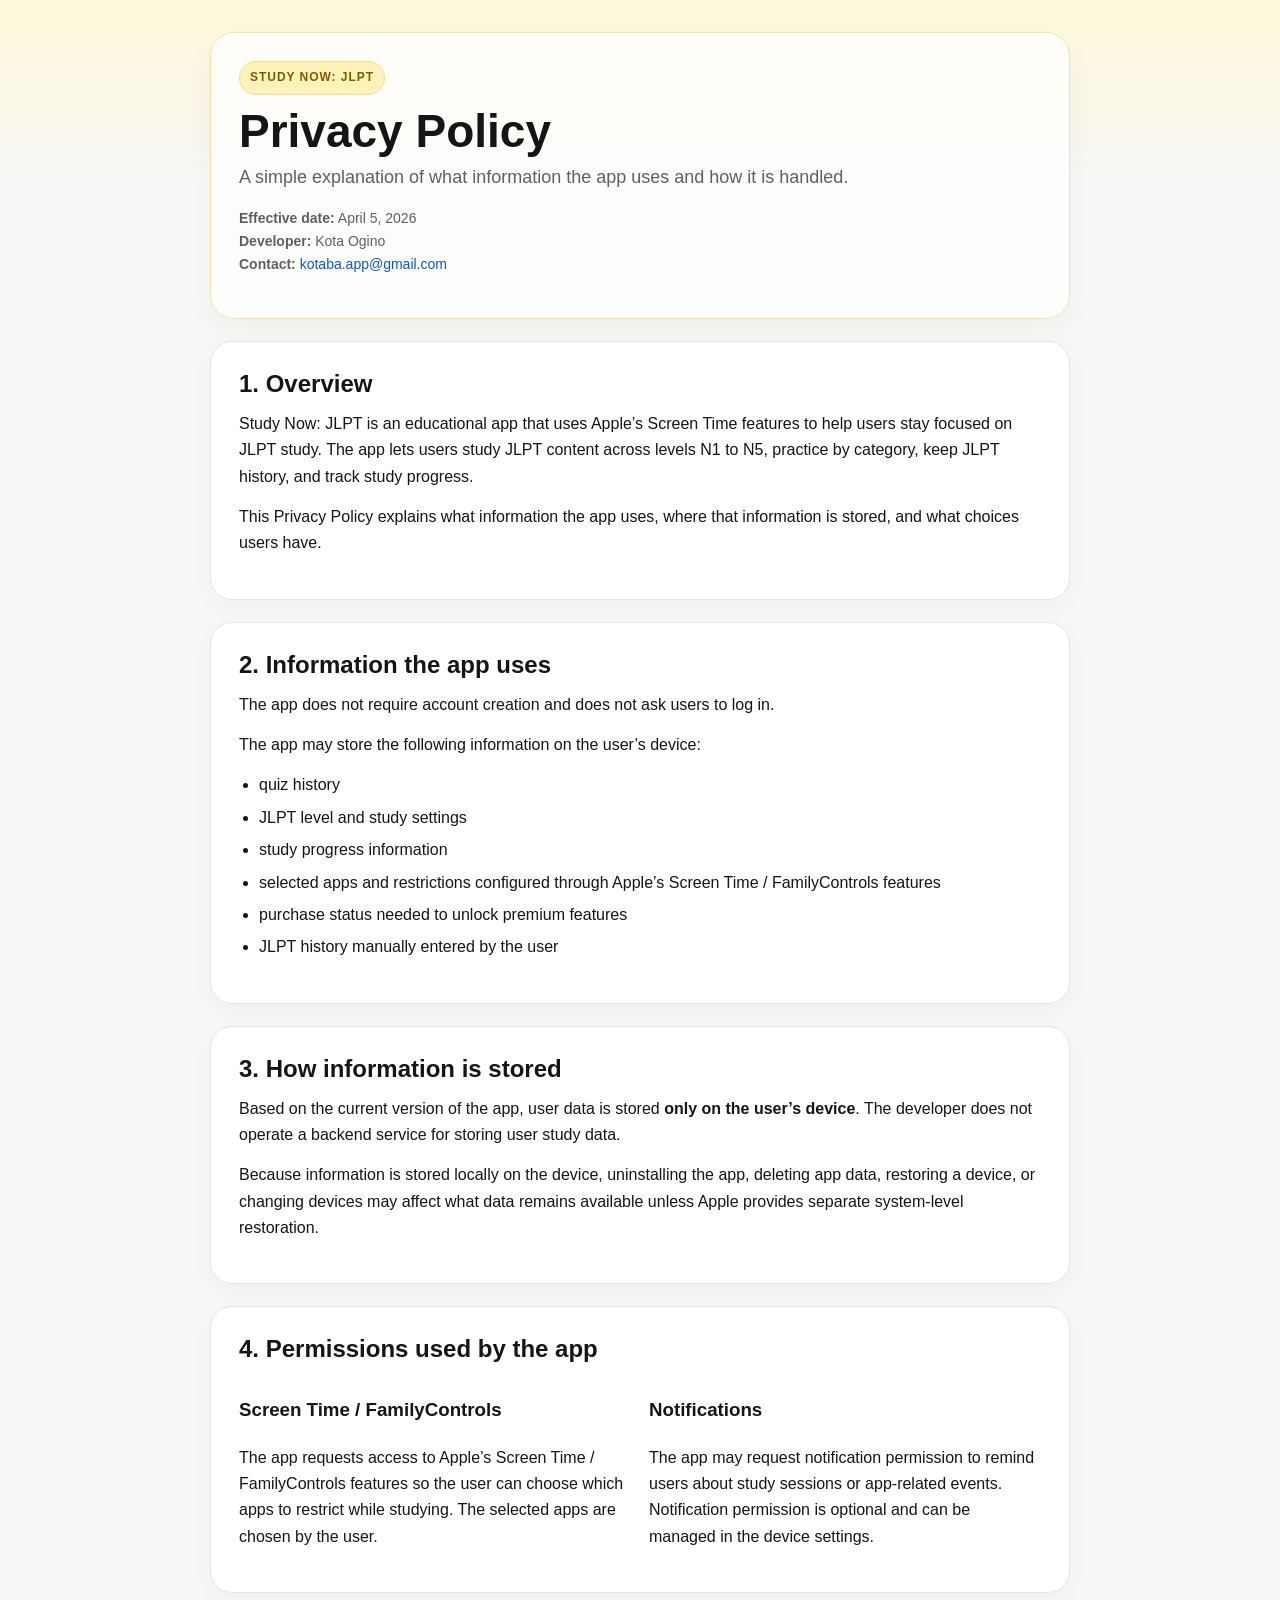
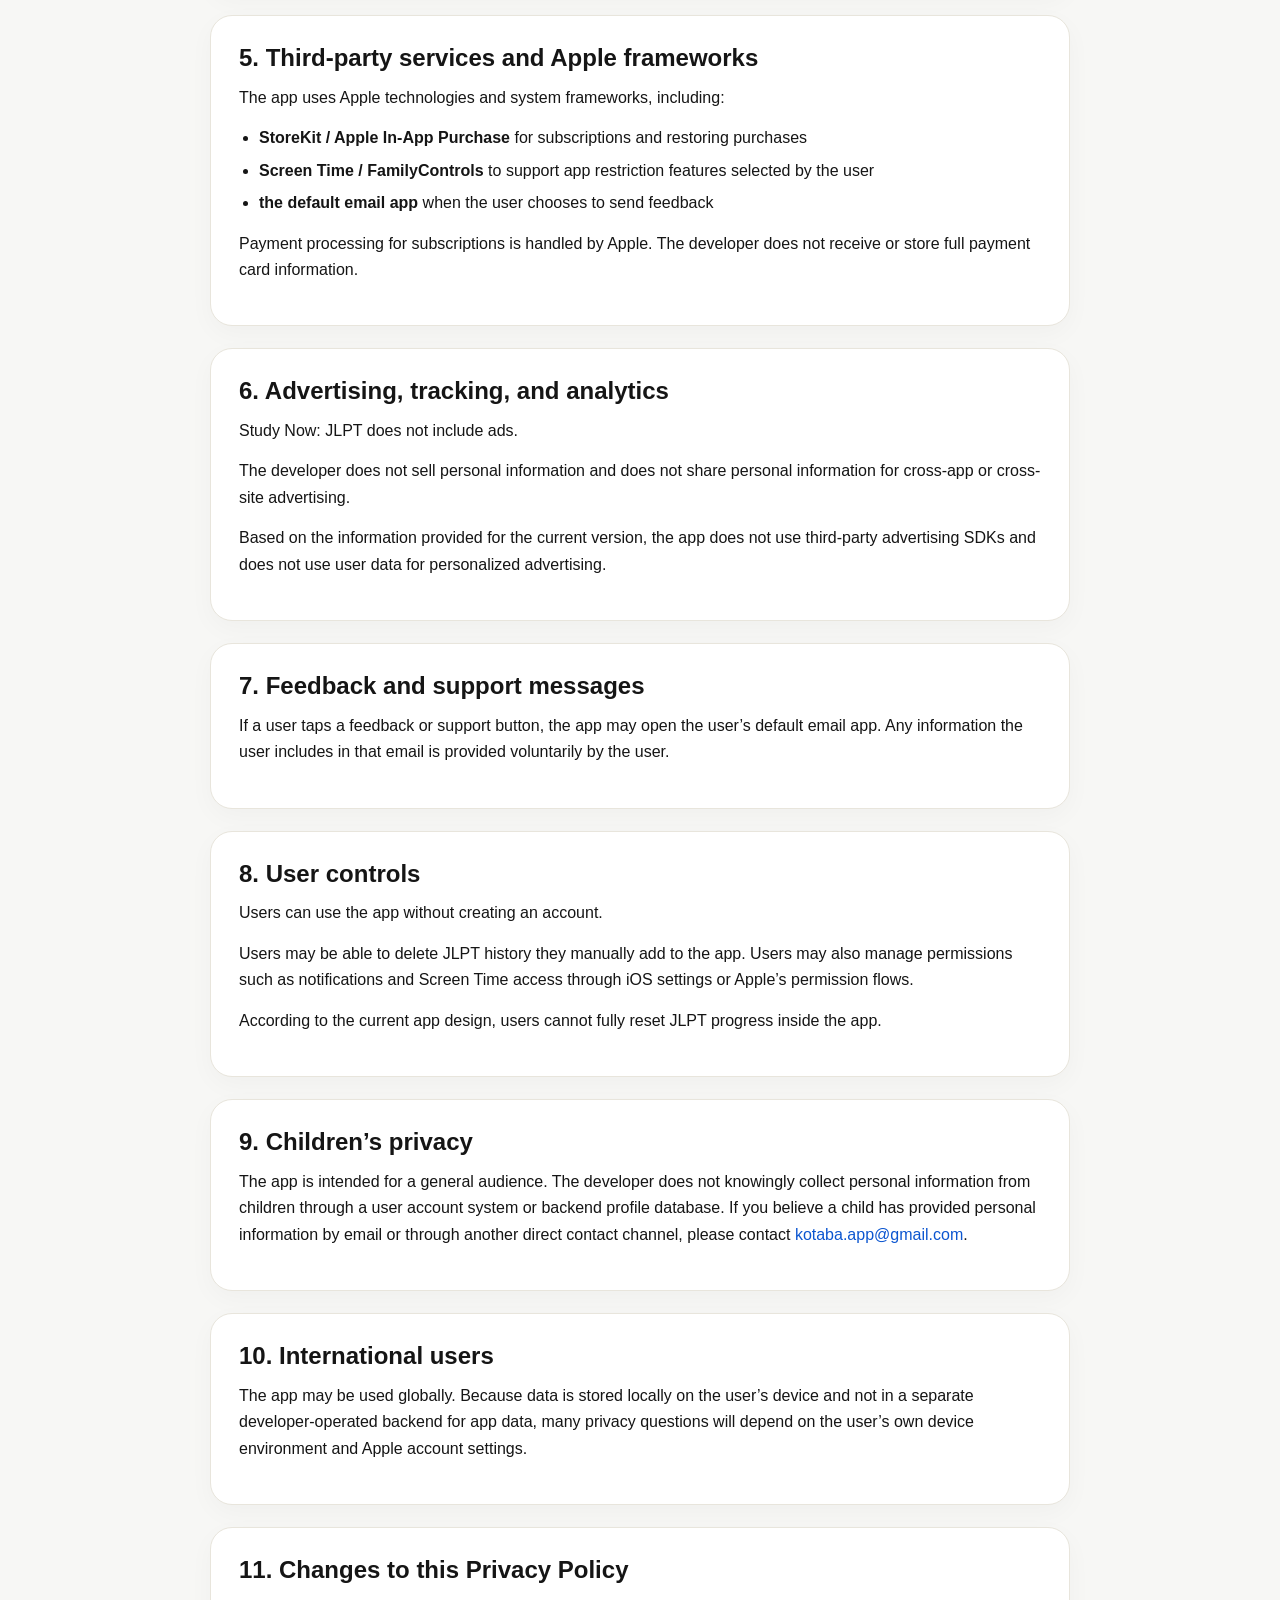
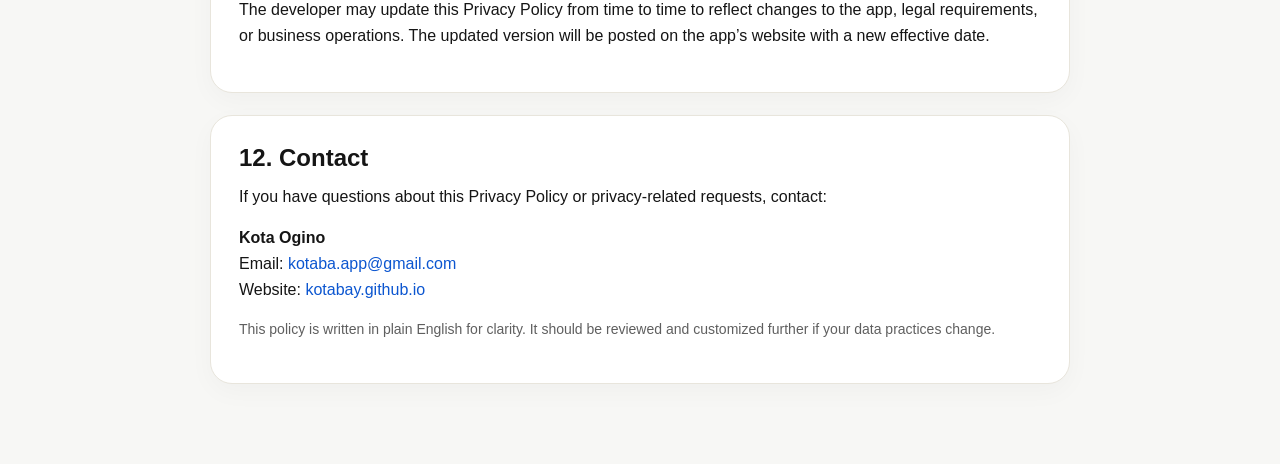
==== study-now-jlpt-privacy.html @ 18e05644 "Add files via upload" ====
<!doctype html>
<html lang="en">
<head>
  <meta charset="utf-8" />
  <meta name="viewport" content="width=device-width, initial-scale=1" />
  <title>Privacy Policy — Study Now: JLPT</title>
  <style>
    :root {
      --bg: #f7f7f5;
      --card: #ffffff;
      --text: #151515;
      --muted: #5f5f5f;
      --line: #e8e5dc;
      --accent: #e9c64a;
      --accent-dark: #7a5d00;
    }
    * { box-sizing: border-box; }
    body {
      margin: 0;
      font-family: -apple-system, BlinkMacSystemFont, "Segoe UI", Roboto, Helvetica, Arial, sans-serif;
      background: linear-gradient(180deg, #fff8d9 0, var(--bg) 180px);
      color: var(--text);
      line-height: 1.65;
    }
    .wrap { max-width: 900px; margin: 0 auto; padding: 32px 20px 80px; }
    .hero {
      background: rgba(255,255,255,0.72);
      backdrop-filter: blur(4px);
      border: 1px solid #f0e4a9;
      border-radius: 24px;
      padding: 28px;
      box-shadow: 0 10px 30px rgba(0,0,0,0.04);
    }
    .eyebrow {
      display: inline-block;
      font-size: 12px;
      letter-spacing: .08em;
      text-transform: uppercase;
      color: var(--accent-dark);
      background: #fff2b8;
      border: 1px solid #f0df8f;
      border-radius: 999px;
      padding: 6px 10px;
      margin-bottom: 12px;
      font-weight: 700;
    }
    h1 { margin: 0 0 8px; font-size: clamp(32px, 6vw, 46px); line-height: 1.05; }
    .sub { margin: 0; color: var(--muted); font-size: 18px; }
    .meta { margin-top: 14px; color: var(--muted); font-size: 14px; }
    .card {
      background: var(--card);
      border: 1px solid var(--line);
      border-radius: 22px;
      padding: 28px;
      margin-top: 22px;
      box-shadow: 0 8px 26px rgba(0,0,0,0.03);
    }
    h2 {
      margin: 0 0 12px;
      font-size: 24px;
      line-height: 1.2;
    }
    p { margin: 0 0 14px; }
    ul { margin: 0 0 14px 20px; padding: 0; }
    li { margin: 6px 0; }
    a { color: #0c56d0; text-decoration: none; }
    a:hover { text-decoration: underline; }
    .small { color: var(--muted); font-size: 14px; }
    .grid { display: grid; grid-template-columns: 1fr; gap: 18px; }
    @media (min-width: 760px) { .grid { grid-template-columns: 1fr 1fr; } }
  </style>
</head>
<body>
  <main class="wrap">
    <section class="hero">
      <div class="eyebrow">Study Now: JLPT</div>
      <h1>Privacy Policy</h1>
      <p class="sub">A simple explanation of what information the app uses and how it is handled.</p>
      <p class="meta"><strong>Effective date:</strong> April 5, 2026<br>
      <strong>Developer:</strong> Kota Ogino<br>
      <strong>Contact:</strong> <a href="mailto:kotaba.app@gmail.com">kotaba.app@gmail.com</a></p>
    </section>

    <section class="card">
      <h2>1. Overview</h2>
      <p>Study Now: JLPT is an educational app that uses Apple’s Screen Time features to help users stay focused on JLPT study. The app lets users study JLPT content across levels N1 to N5, practice by category, keep JLPT history, and track study progress.</p>
      <p>This Privacy Policy explains what information the app uses, where that information is stored, and what choices users have.</p>
    </section>

    <section class="card">
      <h2>2. Information the app uses</h2>
      <p>The app does not require account creation and does not ask users to log in.</p>
      <p>The app may store the following information on the user’s device:</p>
      <ul>
        <li>quiz history</li>
        <li>JLPT level and study settings</li>
        <li>study progress information</li>
        <li>selected apps and restrictions configured through Apple’s Screen Time / FamilyControls features</li>
        <li>purchase status needed to unlock premium features</li>
        <li>JLPT history manually entered by the user</li>
      </ul>
    </section>

    <section class="card">
      <h2>3. How information is stored</h2>
      <p>Based on the current version of the app, user data is stored <strong>only on the user’s device</strong>. The developer does not operate a backend service for storing user study data.</p>
      <p>Because information is stored locally on the device, uninstalling the app, deleting app data, restoring a device, or changing devices may affect what data remains available unless Apple provides separate system-level restoration.</p>
    </section>

    <section class="card">
      <h2>4. Permissions used by the app</h2>
      <div class="grid">
        <div>
          <h3>Screen Time / FamilyControls</h3>
          <p>The app requests access to Apple’s Screen Time / FamilyControls features so the user can choose which apps to restrict while studying. The selected apps are chosen by the user.</p>
        </div>
        <div>
          <h3>Notifications</h3>
          <p>The app may request notification permission to remind users about study sessions or app-related events. Notification permission is optional and can be managed in the device settings.</p>
        </div>
      </div>
    </section>

    <section class="card">
      <h2>5. Third-party services and Apple frameworks</h2>
      <p>The app uses Apple technologies and system frameworks, including:</p>
      <ul>
        <li><strong>StoreKit / Apple In-App Purchase</strong> for subscriptions and restoring purchases</li>
        <li><strong>Screen Time / FamilyControls</strong> to support app restriction features selected by the user</li>
        <li><strong>the default email app</strong> when the user chooses to send feedback</li>
      </ul>
      <p>Payment processing for subscriptions is handled by Apple. The developer does not receive or store full payment card information.</p>
    </section>

    <section class="card">
      <h2>6. Advertising, tracking, and analytics</h2>
      <p>Study Now: JLPT does not include ads.</p>
      <p>The developer does not sell personal information and does not share personal information for cross-app or cross-site advertising.</p>
      <p>Based on the information provided for the current version, the app does not use third-party advertising SDKs and does not use user data for personalized advertising.</p>
    </section>

    <section class="card">
      <h2>7. Feedback and support messages</h2>
      <p>If a user taps a feedback or support button, the app may open the user’s default email app. Any information the user includes in that email is provided voluntarily by the user.</p>
    </section>

    <section class="card">
      <h2>8. User controls</h2>
      <p>Users can use the app without creating an account.</p>
      <p>Users may be able to delete JLPT history they manually add to the app. Users may also manage permissions such as notifications and Screen Time access through iOS settings or Apple’s permission flows.</p>
      <p>According to the current app design, users cannot fully reset JLPT progress inside the app.</p>
    </section>

    <section class="card">
      <h2>9. Children’s privacy</h2>
      <p>The app is intended for a general audience. The developer does not knowingly collect personal information from children through a user account system or backend profile database. If you believe a child has provided personal information by email or through another direct contact channel, please contact <a href="mailto:kotaba.app@gmail.com">kotaba.app@gmail.com</a>.</p>
    </section>

    <section class="card">
      <h2>10. International users</h2>
      <p>The app may be used globally. Because data is stored locally on the user’s device and not in a separate developer-operated backend for app data, many privacy questions will depend on the user’s own device environment and Apple account settings.</p>
    </section>

    <section class="card">
      <h2>11. Changes to this Privacy Policy</h2>
      <p>The developer may update this Privacy Policy from time to time to reflect changes to the app, legal requirements, or business operations. The updated version will be posted on the app’s website with a new effective date.</p>
    </section>

    <section class="card">
      <h2>12. Contact</h2>
      <p>If you have questions about this Privacy Policy or privacy-related requests, contact:</p>
      <p><strong>Kota Ogino</strong><br>
      Email: <a href="mailto:kotaba.app@gmail.com">kotaba.app@gmail.com</a><br>
      Website: <a href="https://kotabay.github.io">kotabay.github.io</a></p>
      <p class="small">This policy is written in plain English for clarity. It should be reviewed and customized further if your data practices change.</p>
    </section>
  </main>
</body>
</html>
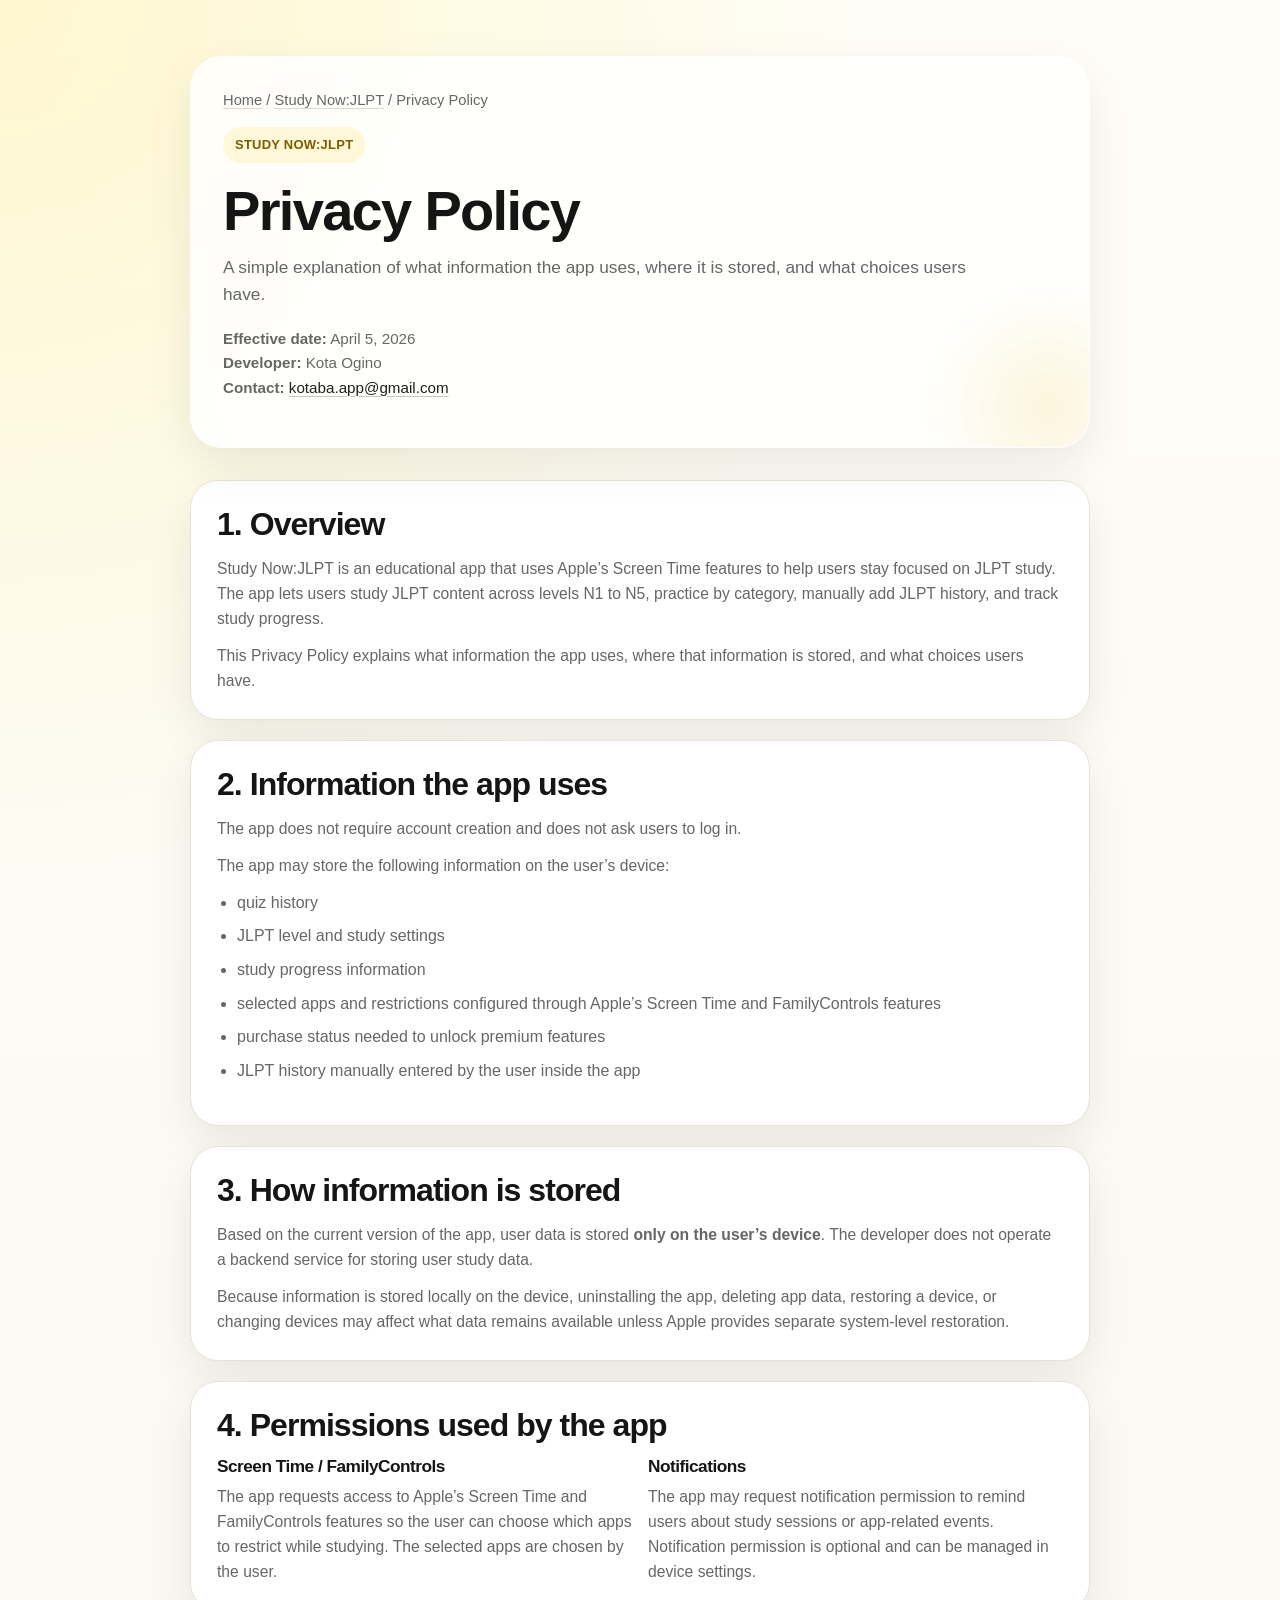
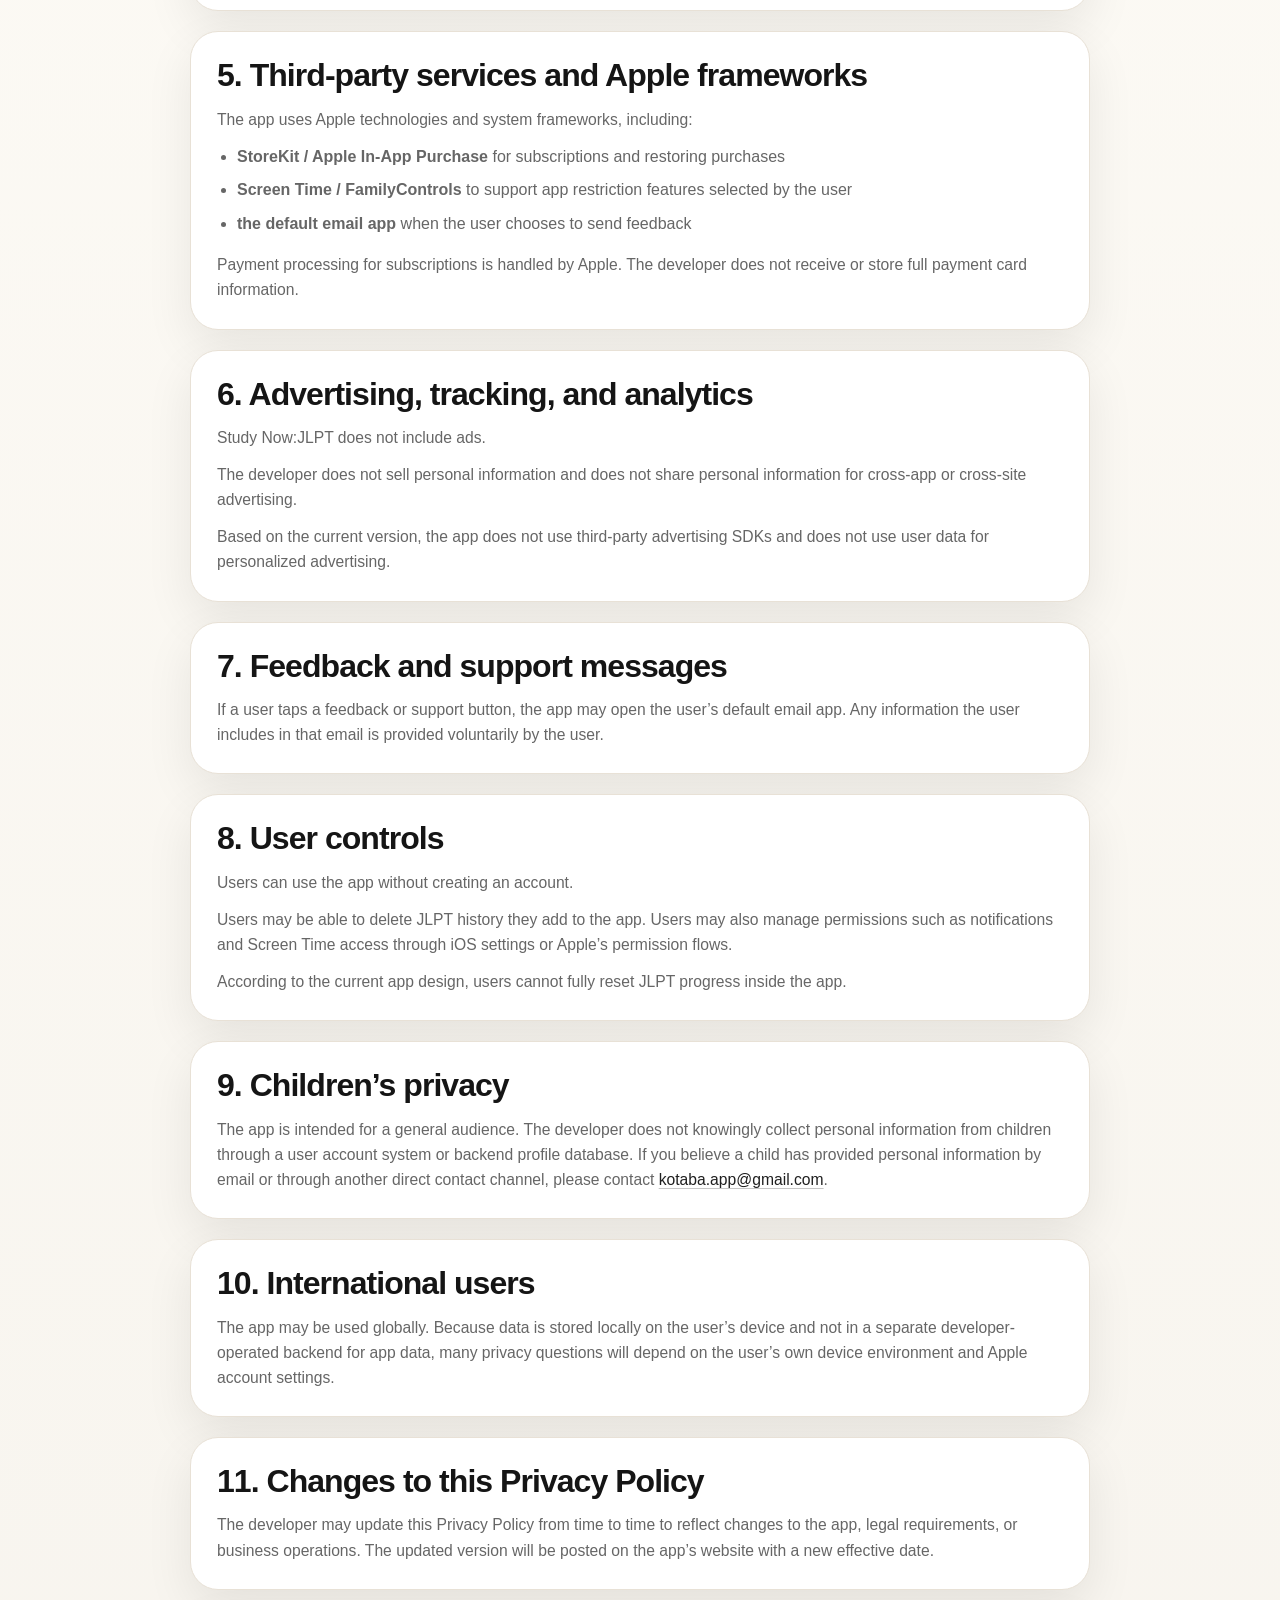
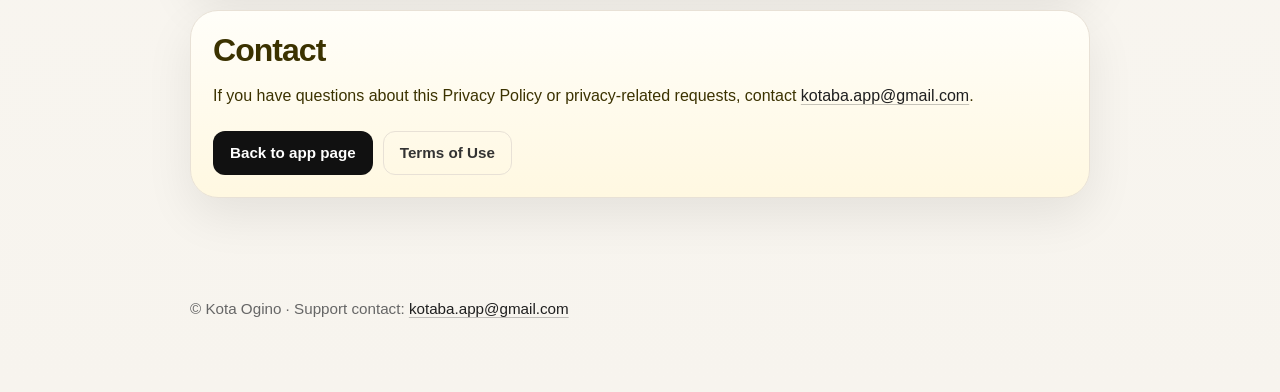
==== commit 8d9d7f21: "Add files via upload" ====
--- a/study-now-jlpt-privacy.html
+++ b/study-now-jlpt-privacy.html
@@ -1,179 +1,176 @@
-<!doctype html>
+<!DOCTYPE html>
 <html lang="en">
 <head>
   <meta charset="utf-8" />
   <meta name="viewport" content="width=device-width, initial-scale=1" />
-  <title>Privacy Policy — Study Now: JLPT</title>
-  <style>
-    :root {
-      --bg: #f7f7f5;
-      --card: #ffffff;
-      --text: #151515;
-      --muted: #5f5f5f;
-      --line: #e8e5dc;
-      --accent: #e9c64a;
-      --accent-dark: #7a5d00;
-    }
-    * { box-sizing: border-box; }
-    body {
-      margin: 0;
-      font-family: -apple-system, BlinkMacSystemFont, "Segoe UI", Roboto, Helvetica, Arial, sans-serif;
-      background: linear-gradient(180deg, #fff8d9 0, var(--bg) 180px);
-      color: var(--text);
-      line-height: 1.65;
-    }
-    .wrap { max-width: 900px; margin: 0 auto; padding: 32px 20px 80px; }
-    .hero {
-      background: rgba(255,255,255,0.72);
-      backdrop-filter: blur(4px);
-      border: 1px solid #f0e4a9;
-      border-radius: 24px;
-      padding: 28px;
-      box-shadow: 0 10px 30px rgba(0,0,0,0.04);
-    }
-    .eyebrow {
-      display: inline-block;
-      font-size: 12px;
-      letter-spacing: .08em;
-      text-transform: uppercase;
-      color: var(--accent-dark);
-      background: #fff2b8;
-      border: 1px solid #f0df8f;
-      border-radius: 999px;
-      padding: 6px 10px;
-      margin-bottom: 12px;
-      font-weight: 700;
-    }
-    h1 { margin: 0 0 8px; font-size: clamp(32px, 6vw, 46px); line-height: 1.05; }
-    .sub { margin: 0; color: var(--muted); font-size: 18px; }
-    .meta { margin-top: 14px; color: var(--muted); font-size: 14px; }
-    .card {
-      background: var(--card);
-      border: 1px solid var(--line);
-      border-radius: 22px;
-      padding: 28px;
-      margin-top: 22px;
-      box-shadow: 0 8px 26px rgba(0,0,0,0.03);
-    }
-    h2 {
-      margin: 0 0 12px;
-      font-size: 24px;
-      line-height: 1.2;
-    }
-    p { margin: 0 0 14px; }
-    ul { margin: 0 0 14px 20px; padding: 0; }
-    li { margin: 6px 0; }
-    a { color: #0c56d0; text-decoration: none; }
-    a:hover { text-decoration: underline; }
-    .small { color: var(--muted); font-size: 14px; }
-    .grid { display: grid; grid-template-columns: 1fr; gap: 18px; }
-    @media (min-width: 760px) { .grid { grid-template-columns: 1fr 1fr; } }
-  </style>
+  <title>Privacy Policy | Study Now:JLPT</title>
+  <meta
+    name="description"
+    content="Privacy Policy for Study Now:JLPT by Kota Ogino."
+  />
+  <link rel="stylesheet" href="style.css" />
 </head>
 <body>
-  <main class="wrap">
-    <section class="hero">
-      <div class="eyebrow">Study Now: JLPT</div>
-      <h1>Privacy Policy</h1>
-      <p class="sub">A simple explanation of what information the app uses and how it is handled.</p>
-      <p class="meta"><strong>Effective date:</strong> April 5, 2026<br>
-      <strong>Developer:</strong> Kota Ogino<br>
-      <strong>Contact:</strong> <a href="mailto:kotaba.app@gmail.com">kotaba.app@gmail.com</a></p>
-    </section>
+  <a class="skip-link" href="#main-content">Skip to main content</a>
 
-    <section class="card">
-      <h2>1. Overview</h2>
-      <p>Study Now: JLPT is an educational app that uses Apple’s Screen Time features to help users stay focused on JLPT study. The app lets users study JLPT content across levels N1 to N5, practice by category, keep JLPT history, and track study progress.</p>
-      <p>This Privacy Policy explains what information the app uses, where that information is stored, and what choices users have.</p>
-    </section>
+  <header class="hero">
+    <div class="container-narrow">
+      <div class="hero-card">
+        <p class="breadcrumbs"><a href="index.html">Home</a> / <a href="study-now-jlpt.html">Study Now:JLPT</a> / Privacy Policy</p>
+        <p class="eyebrow">Study Now:JLPT</p>
+        <h1>Privacy Policy</h1>
+        <p class="page-lead">
+          A simple explanation of what information the app uses, where it is stored, and what choices users have.
+        </p>
+        <p class="page-meta">
+          <strong>Effective date:</strong> April 5, 2026<br />
+          <strong>Developer:</strong> Kota Ogino<br />
+          <strong>Contact:</strong> <a class="text-link" href="mailto:kotaba.app@gmail.com">kotaba.app@gmail.com</a>
+        </p>
+      </div>
+    </div>
+  </header>
 
-    <section class="card">
-      <h2>2. Information the app uses</h2>
-      <p>The app does not require account creation and does not ask users to log in.</p>
-      <p>The app may store the following information on the user’s device:</p>
-      <ul>
-        <li>quiz history</li>
-        <li>JLPT level and study settings</li>
-        <li>study progress information</li>
-        <li>selected apps and restrictions configured through Apple’s Screen Time / FamilyControls features</li>
-        <li>purchase status needed to unlock premium features</li>
-        <li>JLPT history manually entered by the user</li>
-      </ul>
-    </section>
+  <main id="main-content">
+    <div class="container-narrow content-stack">
+      <section class="content-card">
+        <h2>1. Overview</h2>
+        <p>
+          Study Now:JLPT is an educational app that uses Apple’s Screen Time features to help users stay focused on JLPT study.
+          The app lets users study JLPT content across levels N1 to N5, practice by category, manually add JLPT history,
+          and track study progress.
+        </p>
+        <p>
+          This Privacy Policy explains what information the app uses, where that information is stored, and what choices users have.
+        </p>
+      </section>
 
-    <section class="card">
-      <h2>3. How information is stored</h2>
-      <p>Based on the current version of the app, user data is stored <strong>only on the user’s device</strong>. The developer does not operate a backend service for storing user study data.</p>
-      <p>Because information is stored locally on the device, uninstalling the app, deleting app data, restoring a device, or changing devices may affect what data remains available unless Apple provides separate system-level restoration.</p>
-    </section>
+      <section class="content-card">
+        <h2>2. Information the app uses</h2>
+        <p>The app does not require account creation and does not ask users to log in.</p>
+        <p>The app may store the following information on the user’s device:</p>
+        <ul>
+          <li>quiz history</li>
+          <li>JLPT level and study settings</li>
+          <li>study progress information</li>
+          <li>selected apps and restrictions configured through Apple’s Screen Time and FamilyControls features</li>
+          <li>purchase status needed to unlock premium features</li>
+          <li>JLPT history manually entered by the user inside the app</li>
+        </ul>
+      </section>
 
-    <section class="card">
-      <h2>4. Permissions used by the app</h2>
-      <div class="grid">
-        <div>
-          <h3>Screen Time / FamilyControls</h3>
-          <p>The app requests access to Apple’s Screen Time / FamilyControls features so the user can choose which apps to restrict while studying. The selected apps are chosen by the user.</p>
+      <section class="content-card">
+        <h2>3. How information is stored</h2>
+        <p>
+          Based on the current version of the app, user data is stored <strong>only on the user’s device</strong>.
+          The developer does not operate a backend service for storing user study data.
+        </p>
+        <p>
+          Because information is stored locally on the device, uninstalling the app, deleting app data,
+          restoring a device, or changing devices may affect what data remains available unless Apple provides
+          separate system-level restoration.
+        </p>
+      </section>
+
+      <section class="content-card">
+        <h2>4. Permissions used by the app</h2>
+        <div class="split-grid">
+          <div>
+            <h3>Screen Time / FamilyControls</h3>
+            <p>
+              The app requests access to Apple’s Screen Time and FamilyControls features so the user can choose which apps to restrict while studying.
+              The selected apps are chosen by the user.
+            </p>
+          </div>
+          <div>
+            <h3>Notifications</h3>
+            <p>
+              The app may request notification permission to remind users about study sessions or app-related events.
+              Notification permission is optional and can be managed in device settings.
+            </p>
+          </div>
         </div>
-        <div>
-          <h3>Notifications</h3>
-          <p>The app may request notification permission to remind users about study sessions or app-related events. Notification permission is optional and can be managed in the device settings.</p>
+      </section>
+
+      <section class="content-card">
+        <h2>5. Third-party services and Apple frameworks</h2>
+        <p>The app uses Apple technologies and system frameworks, including:</p>
+        <ul>
+          <li><strong>StoreKit / Apple In-App Purchase</strong> for subscriptions and restoring purchases</li>
+          <li><strong>Screen Time / FamilyControls</strong> to support app restriction features selected by the user</li>
+          <li><strong>the default email app</strong> when the user chooses to send feedback</li>
+        </ul>
+        <p>Payment processing for subscriptions is handled by Apple. The developer does not receive or store full payment card information.</p>
+      </section>
+
+      <section class="content-card">
+        <h2>6. Advertising, tracking, and analytics</h2>
+        <p>Study Now:JLPT does not include ads.</p>
+        <p>The developer does not sell personal information and does not share personal information for cross-app or cross-site advertising.</p>
+        <p>Based on the current version, the app does not use third-party advertising SDKs and does not use user data for personalized advertising.</p>
+      </section>
+
+      <section class="content-card">
+        <h2>7. Feedback and support messages</h2>
+        <p>
+          If a user taps a feedback or support button, the app may open the user’s default email app.
+          Any information the user includes in that email is provided voluntarily by the user.
+        </p>
+      </section>
+
+      <section class="content-card">
+        <h2>8. User controls</h2>
+        <p>Users can use the app without creating an account.</p>
+        <p>Users may be able to delete JLPT history they add to the app. Users may also manage permissions such as notifications and Screen Time access through iOS settings or Apple’s permission flows.</p>
+        <p>According to the current app design, users cannot fully reset JLPT progress inside the app.</p>
+      </section>
+
+      <section class="content-card">
+        <h2>9. Children’s privacy</h2>
+        <p>
+          The app is intended for a general audience. The developer does not knowingly collect personal information from children through a user account system or backend profile database.
+          If you believe a child has provided personal information by email or through another direct contact channel, please contact
+          <a class="text-link" href="mailto:kotaba.app@gmail.com">kotaba.app@gmail.com</a>.
+        </p>
+      </section>
+
+      <section class="content-card">
+        <h2>10. International users</h2>
+        <p>
+          The app may be used globally. Because data is stored locally on the user’s device and not in a separate developer-operated backend for app data,
+          many privacy questions will depend on the user’s own device environment and Apple account settings.
+        </p>
+      </section>
+
+      <section class="content-card">
+        <h2>11. Changes to this Privacy Policy</h2>
+        <p>
+          The developer may update this Privacy Policy from time to time to reflect changes to the app, legal requirements, or business operations.
+          The updated version will be posted on the app’s website with a new effective date.
+        </p>
+      </section>
+
+      <section class="callout">
+        <h2>Contact</h2>
+        <p>
+          If you have questions about this Privacy Policy or privacy-related requests, contact
+          <a class="text-link" href="mailto:kotaba.app@gmail.com">kotaba.app@gmail.com</a>.
+        </p>
+        <div class="action-row">
+          <a class="btn btn-primary" href="study-now-jlpt.html">Back to app page</a>
+          <a class="btn btn-ghost" href="study-now-jlpt-terms.html">Terms of Use</a>
         </div>
-      </div>
-    </section>
+      </section>
+    </div>
+  </main>
 
-    <section class="card">
-      <h2>5. Third-party services and Apple frameworks</h2>
-      <p>The app uses Apple technologies and system frameworks, including:</p>
-      <ul>
-        <li><strong>StoreKit / Apple In-App Purchase</strong> for subscriptions and restoring purchases</li>
-        <li><strong>Screen Time / FamilyControls</strong> to support app restriction features selected by the user</li>
-        <li><strong>the default email app</strong> when the user chooses to send feedback</li>
-      </ul>
-      <p>Payment processing for subscriptions is handled by Apple. The developer does not receive or store full payment card information.</p>
-    </section>
-
-    <section class="card">
-      <h2>6. Advertising, tracking, and analytics</h2>
-      <p>Study Now: JLPT does not include ads.</p>
-      <p>The developer does not sell personal information and does not share personal information for cross-app or cross-site advertising.</p>
-      <p>Based on the information provided for the current version, the app does not use third-party advertising SDKs and does not use user data for personalized advertising.</p>
-    </section>
-
-    <section class="card">
-      <h2>7. Feedback and support messages</h2>
-      <p>If a user taps a feedback or support button, the app may open the user’s default email app. Any information the user includes in that email is provided voluntarily by the user.</p>
-    </section>
-
-    <section class="card">
-      <h2>8. User controls</h2>
-      <p>Users can use the app without creating an account.</p>
-      <p>Users may be able to delete JLPT history they manually add to the app. Users may also manage permissions such as notifications and Screen Time access through iOS settings or Apple’s permission flows.</p>
-      <p>According to the current app design, users cannot fully reset JLPT progress inside the app.</p>
-    </section>
-
-    <section class="card">
-      <h2>9. Children’s privacy</h2>
-      <p>The app is intended for a general audience. The developer does not knowingly collect personal information from children through a user account system or backend profile database. If you believe a child has provided personal information by email or through another direct contact channel, please contact <a href="mailto:kotaba.app@gmail.com">kotaba.app@gmail.com</a>.</p>
-    </section>
-
-    <section class="card">
-      <h2>10. International users</h2>
-      <p>The app may be used globally. Because data is stored locally on the user’s device and not in a separate developer-operated backend for app data, many privacy questions will depend on the user’s own device environment and Apple account settings.</p>
-    </section>
-
-    <section class="card">
-      <h2>11. Changes to this Privacy Policy</h2>
-      <p>The developer may update this Privacy Policy from time to time to reflect changes to the app, legal requirements, or business operations. The updated version will be posted on the app’s website with a new effective date.</p>
-    </section>
-
-    <section class="card">
-      <h2>12. Contact</h2>
-      <p>If you have questions about this Privacy Policy or privacy-related requests, contact:</p>
-      <p><strong>Kota Ogino</strong><br>
-      Email: <a href="mailto:kotaba.app@gmail.com">kotaba.app@gmail.com</a><br>
-      Website: <a href="https://kotabay.github.io">kotabay.github.io</a></p>
-      <p class="small">This policy is written in plain English for clarity. It should be reviewed and customized further if your data practices change.</p>
-    </section>
-  </main>
+  <footer class="footer">
+    <div class="container-narrow">
+      <p>
+        © Kota Ogino · Support contact:
+        <a class="text-link" href="mailto:kotaba.app@gmail.com">kotaba.app@gmail.com</a>
+      </p>
+    </div>
+  </footer>
 </body>
 </html>
--- a/style.css
+++ b/style.css
@@ -0,0 +1,545 @@
+:root {
+  --bg: #f7f4ee;
+  --bg-soft: #fffdf8;
+  --surface: #ffffff;
+  --surface-soft: #fcfaf6;
+  --text: #151515;
+  --muted: #666666;
+  --line: #e8e1d6;
+  --accent: #f1cc4b;
+  --accent-dark: #8f6f00;
+  --blue: #8ed7f7;
+  --shadow: 0 18px 48px rgba(0, 0, 0, 0.08);
+  --radius-xl: 28px;
+  --radius-lg: 20px;
+  --radius-md: 14px;
+  --max: 1120px;
+  --content-max: 900px;
+  --transition: 0.18s ease;
+}
+
+*,
+*::before,
+*::after {
+  box-sizing: border-box;
+}
+
+html {
+  scroll-behavior: smooth;
+}
+
+body {
+  margin: 0;
+  font-family: -apple-system, BlinkMacSystemFont, "SF Pro Text", "SF Pro Display",
+    "Helvetica Neue", Arial, sans-serif;
+  color: var(--text);
+  background:
+    radial-gradient(circle at top left, rgba(255, 245, 190, 0.7) 0%, transparent 24%),
+    linear-gradient(180deg, var(--bg-soft) 0%, var(--bg) 100%);
+  line-height: 1.6;
+}
+
+a {
+  color: inherit;
+  text-decoration: none;
+}
+
+.skip-link {
+  position: absolute;
+  left: 16px;
+  top: -48px;
+  background: #111111;
+  color: #ffffff;
+  padding: 10px 14px;
+  border-radius: 10px;
+  z-index: 1000;
+  transition: top var(--transition);
+}
+
+.skip-link:focus {
+  top: 16px;
+}
+
+.container {
+  width: min(calc(100% - 32px), var(--max));
+  margin: 0 auto;
+}
+
+.container-narrow {
+  width: min(calc(100% - 32px), var(--content-max));
+  margin: 0 auto;
+}
+
+.hero {
+  padding: 56px 0 24px;
+}
+
+.hero-card {
+  position: relative;
+  overflow: hidden;
+  background: rgba(255, 255, 255, 0.84);
+  border: 1px solid rgba(255, 255, 255, 0.85);
+  border-radius: 32px;
+  box-shadow: var(--shadow);
+  padding: 32px;
+  backdrop-filter: blur(10px);
+}
+
+.hero-card::after {
+  content: "";
+  position: absolute;
+  inset: auto -90px -90px auto;
+  width: 260px;
+  height: 260px;
+  background: radial-gradient(circle, rgba(241, 204, 75, 0.18) 0%, transparent 72%);
+  pointer-events: none;
+}
+
+.eyebrow {
+  display: inline-flex;
+  align-items: center;
+  margin: 0;
+  padding: 8px 12px;
+  border-radius: 999px;
+  background: #fff7d8;
+  color: #7a5d00;
+  font-size: 0.81rem;
+  font-weight: 700;
+  letter-spacing: 0.02em;
+  text-transform: uppercase;
+}
+
+h1,
+h2,
+h3,
+h4 {
+  margin: 0;
+  letter-spacing: -0.03em;
+  line-height: 1.08;
+}
+
+h1 {
+  margin-top: 18px;
+  font-size: clamp(2.2rem, 5vw, 3.5rem);
+}
+
+h2 {
+  font-size: clamp(1.5rem, 3vw, 2rem);
+}
+
+h3 {
+  font-size: clamp(1.12rem, 2vw, 1.3rem);
+}
+
+h4 {
+  font-size: 1rem;
+}
+
+.hero-copy,
+.section-header p,
+.legal p,
+.footer p,
+.app-desc,
+.app-tagline,
+.page-lead,
+.page-meta,
+.content-card p,
+.content-card li,
+.callout p {
+  color: var(--muted);
+}
+
+.hero-copy,
+.page-lead {
+  max-width: 760px;
+  margin: 12px 0 0;
+  font-size: clamp(1rem, 1.8vw, 1.08rem);
+}
+
+.meta-list,
+.pill-row,
+.inline-list,
+.card-list {
+  list-style: none;
+  padding: 0;
+  margin: 0;
+}
+
+.meta-list {
+  display: flex;
+  flex-wrap: wrap;
+  gap: 12px;
+  margin-top: 24px;
+}
+
+.meta-chip,
+.pill,
+.inline-list li {
+  display: inline-flex;
+  align-items: center;
+  border-radius: 999px;
+  border: 1px solid var(--line);
+}
+
+.meta-chip {
+  padding: 10px 14px;
+  background: var(--surface);
+  color: #333333;
+  font-size: 0.95rem;
+}
+
+main {
+  padding: 8px 0 60px;
+}
+
+.section {
+  margin-top: 18px;
+}
+
+.section-header {
+  margin-bottom: 24px;
+}
+
+.section-header p {
+  max-width: 760px;
+  margin: 10px 0 0;
+}
+
+.app-grid,
+.content-grid,
+.stats-grid {
+  display: grid;
+  grid-template-columns: repeat(12, minmax(0, 1fr));
+  gap: 20px;
+}
+
+.app-card,
+.content-card,
+.callout {
+  background: var(--surface);
+  border: 1px solid var(--line);
+  border-radius: var(--radius-xl);
+  box-shadow: var(--shadow);
+}
+
+.app-card {
+  grid-column: span 4;
+  display: flex;
+  flex-direction: column;
+  gap: 18px;
+  min-height: 100%;
+  padding: 22px;
+  transition: transform var(--transition), box-shadow var(--transition);
+}
+
+.app-card:hover,
+.card-link:hover .content-card {
+  transform: translateY(-4px);
+  box-shadow: 0 24px 54px rgba(0, 0, 0, 0.11);
+}
+
+.app-top {
+  display: flex;
+  align-items: center;
+  gap: 16px;
+}
+
+.app-heading {
+  min-width: 0;
+}
+
+.icon {
+  width: 76px;
+  height: 76px;
+  border-radius: 22px;
+  flex: 0 0 76px;
+  display: grid;
+  place-items: center;
+  font-weight: 800;
+  letter-spacing: -0.04em;
+  color: #0d0d0d;
+  font-size: 1.3rem;
+  box-shadow: inset 0 1px 0 rgba(255, 255, 255, 0.7);
+}
+
+.icon-add {
+  background: linear-gradient(135deg, #ffd965 0%, #f1cc4b 100%);
+}
+
+.icon-kanji {
+  background: linear-gradient(135deg, #9de4ff 0%, #8ed7f7 100%);
+}
+
+.icon-jlpt {
+  background: linear-gradient(135deg, #f8f8f8 0%, #f0ede8 100%);
+  border: 1px solid #ece5d8;
+}
+
+.app-tagline {
+  margin: 6px 0 0;
+  font-size: 0.95rem;
+  line-height: 1.35;
+}
+
+.pill-row,
+.inline-list {
+  display: flex;
+  flex-wrap: wrap;
+  gap: 8px;
+}
+
+.pill,
+.inline-list li {
+  padding: 7px 10px;
+  background: var(--surface-soft);
+  color: #444444;
+  font-size: 0.84rem;
+  font-weight: 600;
+}
+
+.app-desc,
+.content-card p {
+  margin: 0;
+  font-size: 0.98rem;
+}
+
+.app-links,
+.action-row {
+  display: flex;
+  flex-wrap: wrap;
+  gap: 10px;
+  margin-top: auto;
+  padding-top: 6px;
+}
+
+.btn {
+  display: inline-flex;
+  align-items: center;
+  justify-content: center;
+  min-height: 44px;
+  padding: 0 16px;
+  border-radius: 12px;
+  border: 1px solid transparent;
+  font-size: 0.95rem;
+  font-weight: 700;
+  transition: background-color var(--transition), border-color var(--transition), color var(--transition), transform var(--transition);
+}
+
+.btn:hover {
+  transform: translateY(-1px);
+}
+
+.btn-primary {
+  background: #111111;
+  color: #ffffff;
+}
+
+.btn-primary:hover {
+  background: #333333;
+}
+
+.btn-ghost {
+  background: transparent;
+  color: #333333;
+  border-color: var(--line);
+}
+
+.btn-ghost:hover {
+  background: #f8f5ef;
+}
+
+.text-link {
+  color: #1f1f1f;
+  text-decoration: underline;
+  text-decoration-color: rgba(31, 31, 31, 0.25);
+  text-underline-offset: 3px;
+}
+
+.text-link:hover {
+  text-decoration-color: rgba(31, 31, 31, 0.7);
+}
+
+.legal {
+  margin-top: 44px;
+  padding: 26px;
+  background: var(--surface);
+  border: 1px solid var(--line);
+  border-radius: var(--radius-xl);
+  box-shadow: var(--shadow);
+}
+
+.legal-grid {
+  display: grid;
+  grid-template-columns: 1.3fr 1fr;
+  gap: 28px;
+}
+
+.legal-links {
+  display: grid;
+  gap: 12px;
+}
+
+.legal-link,
+.content-link {
+  display: flex;
+  align-items: center;
+  justify-content: space-between;
+  gap: 16px;
+  padding: 14px 16px;
+  border-radius: 14px;
+  background: var(--surface-soft);
+  border: 1px solid var(--line);
+  font-weight: 700;
+  transition: background-color var(--transition), transform var(--transition);
+}
+
+.legal-link:hover,
+.content-link:hover {
+  background: #f8f4ea;
+  transform: translateY(-1px);
+}
+
+.page-meta {
+  margin-top: 18px;
+  font-size: 0.95rem;
+}
+
+.breadcrumbs {
+  margin: 0 0 14px;
+  color: var(--muted);
+  font-size: 0.92rem;
+}
+
+.breadcrumbs a {
+  color: inherit;
+  text-decoration: underline;
+  text-decoration-color: rgba(102, 102, 102, 0.25);
+  text-underline-offset: 3px;
+}
+
+.breadcrumbs a:hover {
+  text-decoration-color: rgba(102, 102, 102, 0.7);
+}
+
+.content-stack {
+  display: grid;
+  gap: 20px;
+}
+
+.content-card {
+  padding: 26px;
+}
+
+.content-card h2 {
+  margin-bottom: 14px;
+}
+
+.content-card h3 {
+  margin-bottom: 8px;
+  font-size: 1.08rem;
+}
+
+.content-card p + p,
+.content-card ul,
+.content-card ol {
+  margin-top: 12px;
+}
+
+.content-card ul,
+.content-card ol {
+  padding-left: 20px;
+}
+
+.content-card li + li {
+  margin-top: 8px;
+}
+
+.split-grid {
+  display: grid;
+  grid-template-columns: 1fr 1fr;
+  gap: 16px;
+}
+
+.callout {
+  padding: 22px;
+  background: linear-gradient(180deg, #fffef9 0%, #fff8e1 100%);
+}
+
+.callout h2,
+.callout h3,
+.callout p,
+.callout li {
+  color: #3b3200;
+}
+
+.card-link {
+  color: inherit;
+}
+
+.stats-grid > * {
+  grid-column: span 4;
+}
+
+.footer {
+  padding: 24px 0 56px;
+  color: var(--muted);
+  font-size: 0.95rem;
+}
+
+@media (max-width: 980px) {
+  .app-card,
+  .stats-grid > * {
+    grid-column: span 6;
+  }
+
+  .legal-grid,
+  .split-grid {
+    grid-template-columns: 1fr;
+  }
+}
+
+@media (max-width: 680px) {
+  .hero {
+    padding-top: 28px;
+  }
+
+  .hero-card,
+  .legal,
+  .app-card,
+  .content-card,
+  .callout {
+    border-radius: 22px;
+  }
+
+  .app-card,
+  .stats-grid > * {
+    grid-column: span 12;
+  }
+
+  .app-top {
+    align-items: flex-start;
+  }
+
+  .icon {
+    width: 64px;
+    height: 64px;
+    flex-basis: 64px;
+    border-radius: 18px;
+    font-size: 1.1rem;
+  }
+
+  .meta-list {
+    gap: 10px;
+  }
+
+  .meta-chip {
+    width: 100%;
+    justify-content: center;
+  }
+
+  .content-card,
+  .legal,
+  .callout {
+    padding: 22px;
+  }
+}
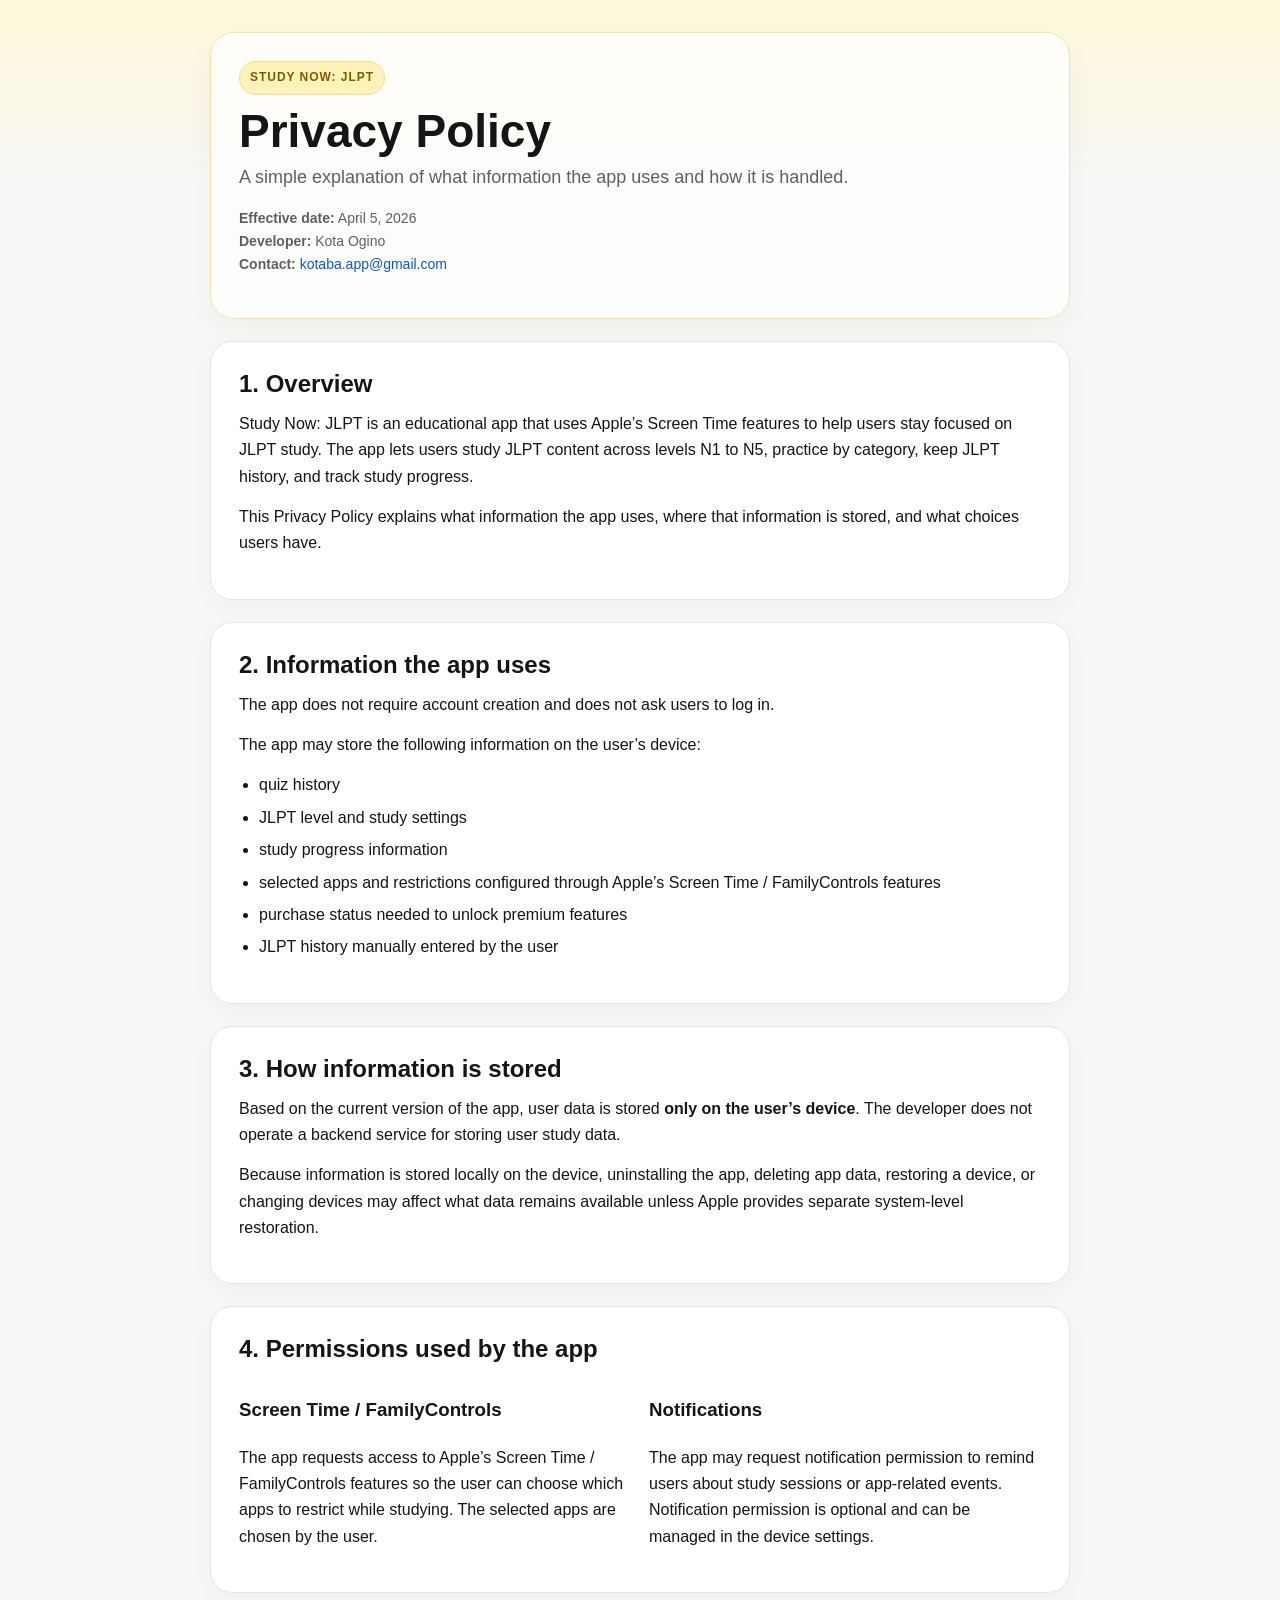
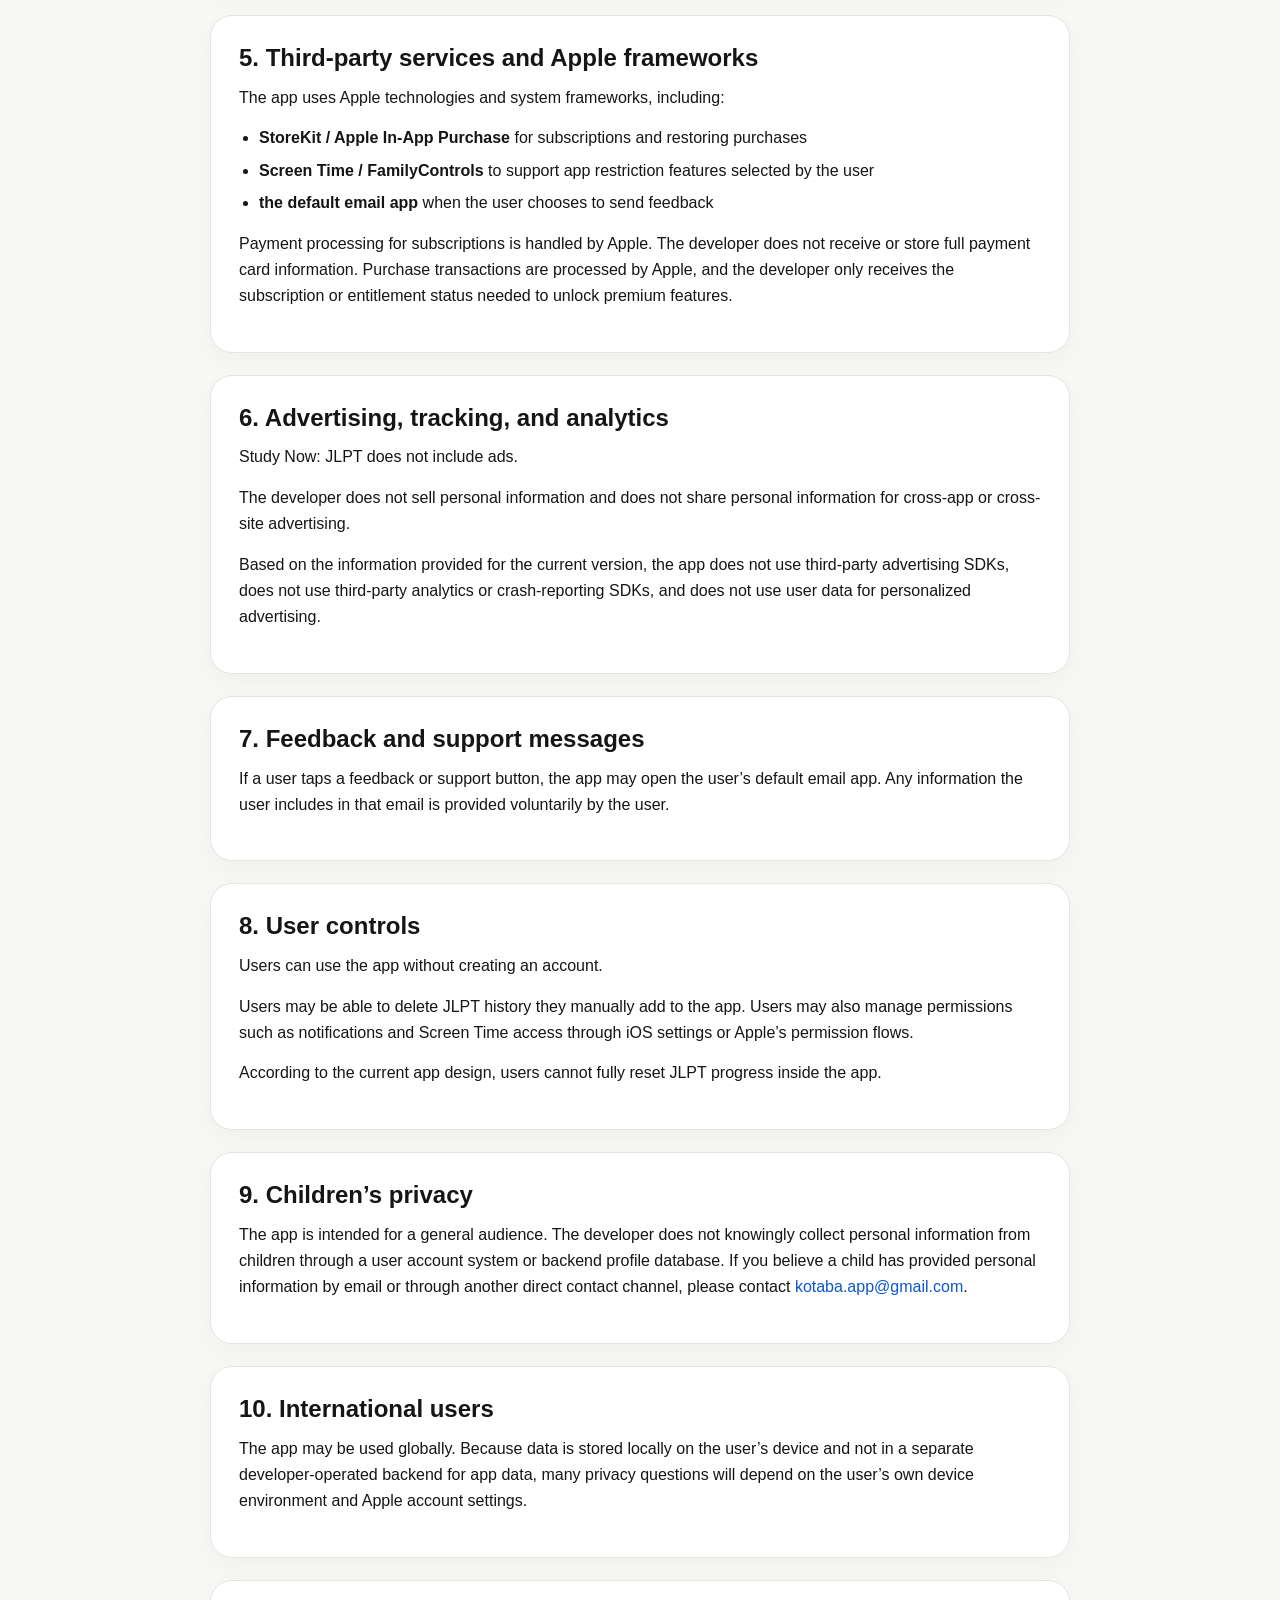
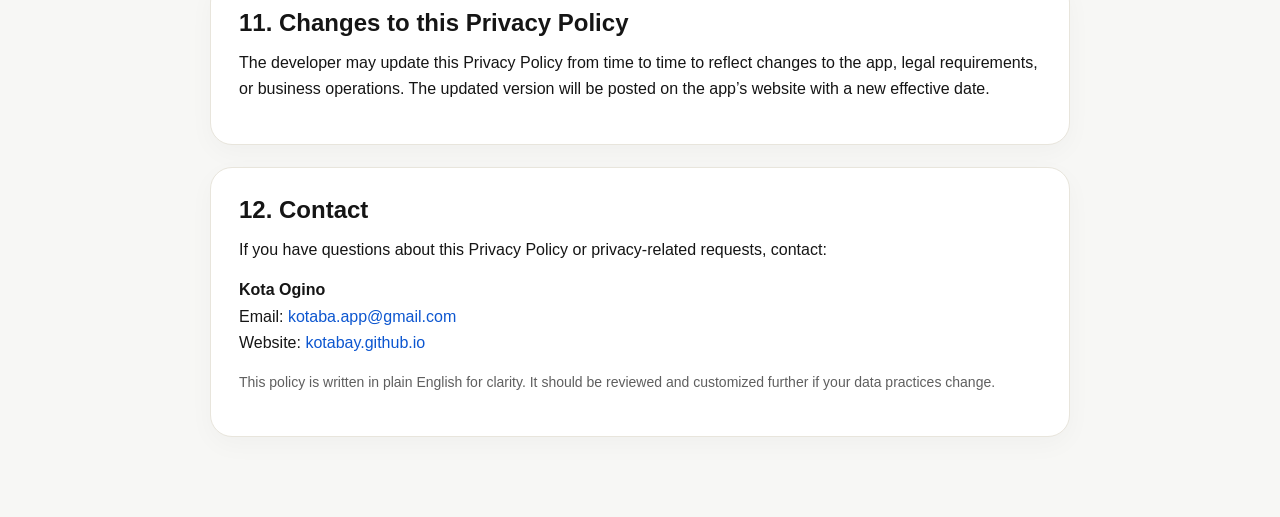
==== commit c9d737ff: "Add files via upload" ====
--- a/study-now-jlpt-privacy.html
+++ b/study-now-jlpt-privacy.html
@@ -1,176 +1,179 @@
-<!DOCTYPE html>
+<!doctype html>
 <html lang="en">
 <head>
   <meta charset="utf-8" />
   <meta name="viewport" content="width=device-width, initial-scale=1" />
-  <title>Privacy Policy | Study Now:JLPT</title>
-  <meta
-    name="description"
-    content="Privacy Policy for Study Now:JLPT by Kota Ogino."
-  />
-  <link rel="stylesheet" href="style.css" />
+  <title>Privacy Policy — Study Now: JLPT</title>
+  <style>
+    :root {
+      --bg: #f7f7f5;
+      --card: #ffffff;
+      --text: #151515;
+      --muted: #5f5f5f;
+      --line: #e8e5dc;
+      --accent: #e9c64a;
+      --accent-dark: #7a5d00;
+    }
+    * { box-sizing: border-box; }
+    body {
+      margin: 0;
+      font-family: -apple-system, BlinkMacSystemFont, "Segoe UI", Roboto, Helvetica, Arial, sans-serif;
+      background: linear-gradient(180deg, #fff8d9 0, var(--bg) 180px);
+      color: var(--text);
+      line-height: 1.65;
+    }
+    .wrap { max-width: 900px; margin: 0 auto; padding: 32px 20px 80px; }
+    .hero {
+      background: rgba(255,255,255,0.72);
+      backdrop-filter: blur(4px);
+      border: 1px solid #f0e4a9;
+      border-radius: 24px;
+      padding: 28px;
+      box-shadow: 0 10px 30px rgba(0,0,0,0.04);
+    }
+    .eyebrow {
+      display: inline-block;
+      font-size: 12px;
+      letter-spacing: .08em;
+      text-transform: uppercase;
+      color: var(--accent-dark);
+      background: #fff2b8;
+      border: 1px solid #f0df8f;
+      border-radius: 999px;
+      padding: 6px 10px;
+      margin-bottom: 12px;
+      font-weight: 700;
+    }
+    h1 { margin: 0 0 8px; font-size: clamp(32px, 6vw, 46px); line-height: 1.05; }
+    .sub { margin: 0; color: var(--muted); font-size: 18px; }
+    .meta { margin-top: 14px; color: var(--muted); font-size: 14px; }
+    .card {
+      background: var(--card);
+      border: 1px solid var(--line);
+      border-radius: 22px;
+      padding: 28px;
+      margin-top: 22px;
+      box-shadow: 0 8px 26px rgba(0,0,0,0.03);
+    }
+    h2 {
+      margin: 0 0 12px;
+      font-size: 24px;
+      line-height: 1.2;
+    }
+    p { margin: 0 0 14px; }
+    ul { margin: 0 0 14px 20px; padding: 0; }
+    li { margin: 6px 0; }
+    a { color: #0c56d0; text-decoration: none; }
+    a:hover { text-decoration: underline; }
+    .small { color: var(--muted); font-size: 14px; }
+    .grid { display: grid; grid-template-columns: 1fr; gap: 18px; }
+    @media (min-width: 760px) { .grid { grid-template-columns: 1fr 1fr; } }
+  </style>
 </head>
 <body>
-  <a class="skip-link" href="#main-content">Skip to main content</a>
+  <main class="wrap">
+    <section class="hero">
+      <div class="eyebrow">Study Now: JLPT</div>
+      <h1>Privacy Policy</h1>
+      <p class="sub">A simple explanation of what information the app uses and how it is handled.</p>
+      <p class="meta"><strong>Effective date:</strong> April 5, 2026<br>
+      <strong>Developer:</strong> Kota Ogino<br>
+      <strong>Contact:</strong> <a href="mailto:kotaba.app@gmail.com">kotaba.app@gmail.com</a></p>
+    </section>
 
-  <header class="hero">
-    <div class="container-narrow">
-      <div class="hero-card">
-        <p class="breadcrumbs"><a href="index.html">Home</a> / <a href="study-now-jlpt.html">Study Now:JLPT</a> / Privacy Policy</p>
-        <p class="eyebrow">Study Now:JLPT</p>
-        <h1>Privacy Policy</h1>
-        <p class="page-lead">
-          A simple explanation of what information the app uses, where it is stored, and what choices users have.
-        </p>
-        <p class="page-meta">
-          <strong>Effective date:</strong> April 5, 2026<br />
-          <strong>Developer:</strong> Kota Ogino<br />
-          <strong>Contact:</strong> <a class="text-link" href="mailto:kotaba.app@gmail.com">kotaba.app@gmail.com</a>
-        </p>
+    <section class="card">
+      <h2>1. Overview</h2>
+      <p>Study Now: JLPT is an educational app that uses Apple’s Screen Time features to help users stay focused on JLPT study. The app lets users study JLPT content across levels N1 to N5, practice by category, keep JLPT history, and track study progress.</p>
+      <p>This Privacy Policy explains what information the app uses, where that information is stored, and what choices users have.</p>
+    </section>
+
+    <section class="card">
+      <h2>2. Information the app uses</h2>
+      <p>The app does not require account creation and does not ask users to log in.</p>
+      <p>The app may store the following information on the user’s device:</p>
+      <ul>
+        <li>quiz history</li>
+        <li>JLPT level and study settings</li>
+        <li>study progress information</li>
+        <li>selected apps and restrictions configured through Apple’s Screen Time / FamilyControls features</li>
+        <li>purchase status needed to unlock premium features</li>
+        <li>JLPT history manually entered by the user</li>
+      </ul>
+    </section>
+
+    <section class="card">
+      <h2>3. How information is stored</h2>
+      <p>Based on the current version of the app, user data is stored <strong>only on the user’s device</strong>. The developer does not operate a backend service for storing user study data.</p>
+      <p>Because information is stored locally on the device, uninstalling the app, deleting app data, restoring a device, or changing devices may affect what data remains available unless Apple provides separate system-level restoration.</p>
+    </section>
+
+    <section class="card">
+      <h2>4. Permissions used by the app</h2>
+      <div class="grid">
+        <div>
+          <h3>Screen Time / FamilyControls</h3>
+          <p>The app requests access to Apple’s Screen Time / FamilyControls features so the user can choose which apps to restrict while studying. The selected apps are chosen by the user.</p>
+        </div>
+        <div>
+          <h3>Notifications</h3>
+          <p>The app may request notification permission to remind users about study sessions or app-related events. Notification permission is optional and can be managed in the device settings.</p>
+        </div>
       </div>
-    </div>
-  </header>
+    </section>
 
-  <main id="main-content">
-    <div class="container-narrow content-stack">
-      <section class="content-card">
-        <h2>1. Overview</h2>
-        <p>
-          Study Now:JLPT is an educational app that uses Apple’s Screen Time features to help users stay focused on JLPT study.
-          The app lets users study JLPT content across levels N1 to N5, practice by category, manually add JLPT history,
-          and track study progress.
-        </p>
-        <p>
-          This Privacy Policy explains what information the app uses, where that information is stored, and what choices users have.
-        </p>
-      </section>
+    <section class="card">
+      <h2>5. Third-party services and Apple frameworks</h2>
+      <p>The app uses Apple technologies and system frameworks, including:</p>
+      <ul>
+        <li><strong>StoreKit / Apple In-App Purchase</strong> for subscriptions and restoring purchases</li>
+        <li><strong>Screen Time / FamilyControls</strong> to support app restriction features selected by the user</li>
+        <li><strong>the default email app</strong> when the user chooses to send feedback</li>
+      </ul>
+      <p>Payment processing for subscriptions is handled by Apple. The developer does not receive or store full payment card information. Purchase transactions are processed by Apple, and the developer only receives the subscription or entitlement status needed to unlock premium features.</p>
+    </section>
 
-      <section class="content-card">
-        <h2>2. Information the app uses</h2>
-        <p>The app does not require account creation and does not ask users to log in.</p>
-        <p>The app may store the following information on the user’s device:</p>
-        <ul>
-          <li>quiz history</li>
-          <li>JLPT level and study settings</li>
-          <li>study progress information</li>
-          <li>selected apps and restrictions configured through Apple’s Screen Time and FamilyControls features</li>
-          <li>purchase status needed to unlock premium features</li>
-          <li>JLPT history manually entered by the user inside the app</li>
-        </ul>
-      </section>
+    <section class="card">
+      <h2>6. Advertising, tracking, and analytics</h2>
+      <p>Study Now: JLPT does not include ads.</p>
+      <p>The developer does not sell personal information and does not share personal information for cross-app or cross-site advertising.</p>
+      <p>Based on the information provided for the current version, the app does not use third-party advertising SDKs, does not use third-party analytics or crash-reporting SDKs, and does not use user data for personalized advertising.</p>
+    </section>
 
-      <section class="content-card">
-        <h2>3. How information is stored</h2>
-        <p>
-          Based on the current version of the app, user data is stored <strong>only on the user’s device</strong>.
-          The developer does not operate a backend service for storing user study data.
-        </p>
-        <p>
-          Because information is stored locally on the device, uninstalling the app, deleting app data,
-          restoring a device, or changing devices may affect what data remains available unless Apple provides
-          separate system-level restoration.
-        </p>
-      </section>
+    <section class="card">
+      <h2>7. Feedback and support messages</h2>
+      <p>If a user taps a feedback or support button, the app may open the user’s default email app. Any information the user includes in that email is provided voluntarily by the user.</p>
+    </section>
 
-      <section class="content-card">
-        <h2>4. Permissions used by the app</h2>
-        <div class="split-grid">
-          <div>
-            <h3>Screen Time / FamilyControls</h3>
-            <p>
-              The app requests access to Apple’s Screen Time and FamilyControls features so the user can choose which apps to restrict while studying.
-              The selected apps are chosen by the user.
-            </p>
-          </div>
-          <div>
-            <h3>Notifications</h3>
-            <p>
-              The app may request notification permission to remind users about study sessions or app-related events.
-              Notification permission is optional and can be managed in device settings.
-            </p>
-          </div>
-        </div>
-      </section>
+    <section class="card">
+      <h2>8. User controls</h2>
+      <p>Users can use the app without creating an account.</p>
+      <p>Users may be able to delete JLPT history they manually add to the app. Users may also manage permissions such as notifications and Screen Time access through iOS settings or Apple’s permission flows.</p>
+      <p>According to the current app design, users cannot fully reset JLPT progress inside the app.</p>
+    </section>
 
-      <section class="content-card">
-        <h2>5. Third-party services and Apple frameworks</h2>
-        <p>The app uses Apple technologies and system frameworks, including:</p>
-        <ul>
-          <li><strong>StoreKit / Apple In-App Purchase</strong> for subscriptions and restoring purchases</li>
-          <li><strong>Screen Time / FamilyControls</strong> to support app restriction features selected by the user</li>
-          <li><strong>the default email app</strong> when the user chooses to send feedback</li>
-        </ul>
-        <p>Payment processing for subscriptions is handled by Apple. The developer does not receive or store full payment card information.</p>
-      </section>
+    <section class="card">
+      <h2>9. Children’s privacy</h2>
+      <p>The app is intended for a general audience. The developer does not knowingly collect personal information from children through a user account system or backend profile database. If you believe a child has provided personal information by email or through another direct contact channel, please contact <a href="mailto:kotaba.app@gmail.com">kotaba.app@gmail.com</a>.</p>
+    </section>
 
-      <section class="content-card">
-        <h2>6. Advertising, tracking, and analytics</h2>
-        <p>Study Now:JLPT does not include ads.</p>
-        <p>The developer does not sell personal information and does not share personal information for cross-app or cross-site advertising.</p>
-        <p>Based on the current version, the app does not use third-party advertising SDKs and does not use user data for personalized advertising.</p>
-      </section>
+    <section class="card">
+      <h2>10. International users</h2>
+      <p>The app may be used globally. Because data is stored locally on the user’s device and not in a separate developer-operated backend for app data, many privacy questions will depend on the user’s own device environment and Apple account settings.</p>
+    </section>
 
-      <section class="content-card">
-        <h2>7. Feedback and support messages</h2>
-        <p>
-          If a user taps a feedback or support button, the app may open the user’s default email app.
-          Any information the user includes in that email is provided voluntarily by the user.
-        </p>
-      </section>
+    <section class="card">
+      <h2>11. Changes to this Privacy Policy</h2>
+      <p>The developer may update this Privacy Policy from time to time to reflect changes to the app, legal requirements, or business operations. The updated version will be posted on the app’s website with a new effective date.</p>
+    </section>
 
-      <section class="content-card">
-        <h2>8. User controls</h2>
-        <p>Users can use the app without creating an account.</p>
-        <p>Users may be able to delete JLPT history they add to the app. Users may also manage permissions such as notifications and Screen Time access through iOS settings or Apple’s permission flows.</p>
-        <p>According to the current app design, users cannot fully reset JLPT progress inside the app.</p>
-      </section>
-
-      <section class="content-card">
-        <h2>9. Children’s privacy</h2>
-        <p>
-          The app is intended for a general audience. The developer does not knowingly collect personal information from children through a user account system or backend profile database.
-          If you believe a child has provided personal information by email or through another direct contact channel, please contact
-          <a class="text-link" href="mailto:kotaba.app@gmail.com">kotaba.app@gmail.com</a>.
-        </p>
-      </section>
-
-      <section class="content-card">
-        <h2>10. International users</h2>
-        <p>
-          The app may be used globally. Because data is stored locally on the user’s device and not in a separate developer-operated backend for app data,
-          many privacy questions will depend on the user’s own device environment and Apple account settings.
-        </p>
-      </section>
-
-      <section class="content-card">
-        <h2>11. Changes to this Privacy Policy</h2>
-        <p>
-          The developer may update this Privacy Policy from time to time to reflect changes to the app, legal requirements, or business operations.
-          The updated version will be posted on the app’s website with a new effective date.
-        </p>
-      </section>
-
-      <section class="callout">
-        <h2>Contact</h2>
-        <p>
-          If you have questions about this Privacy Policy or privacy-related requests, contact
-          <a class="text-link" href="mailto:kotaba.app@gmail.com">kotaba.app@gmail.com</a>.
-        </p>
-        <div class="action-row">
-          <a class="btn btn-primary" href="study-now-jlpt.html">Back to app page</a>
-          <a class="btn btn-ghost" href="study-now-jlpt-terms.html">Terms of Use</a>
-        </div>
-      </section>
-    </div>
+    <section class="card">
+      <h2>12. Contact</h2>
+      <p>If you have questions about this Privacy Policy or privacy-related requests, contact:</p>
+      <p><strong>Kota Ogino</strong><br>
+      Email: <a href="mailto:kotaba.app@gmail.com">kotaba.app@gmail.com</a><br>
+      Website: <a href="https://kotabay.github.io">kotabay.github.io</a></p>
+      <p class="small">This policy is written in plain English for clarity. It should be reviewed and customized further if your data practices change.</p>
+    </section>
   </main>
-
-  <footer class="footer">
-    <div class="container-narrow">
-      <p>
-        © Kota Ogino · Support contact:
-        <a class="text-link" href="mailto:kotaba.app@gmail.com">kotaba.app@gmail.com</a>
-      </p>
-    </div>
-  </footer>
 </body>
 </html>
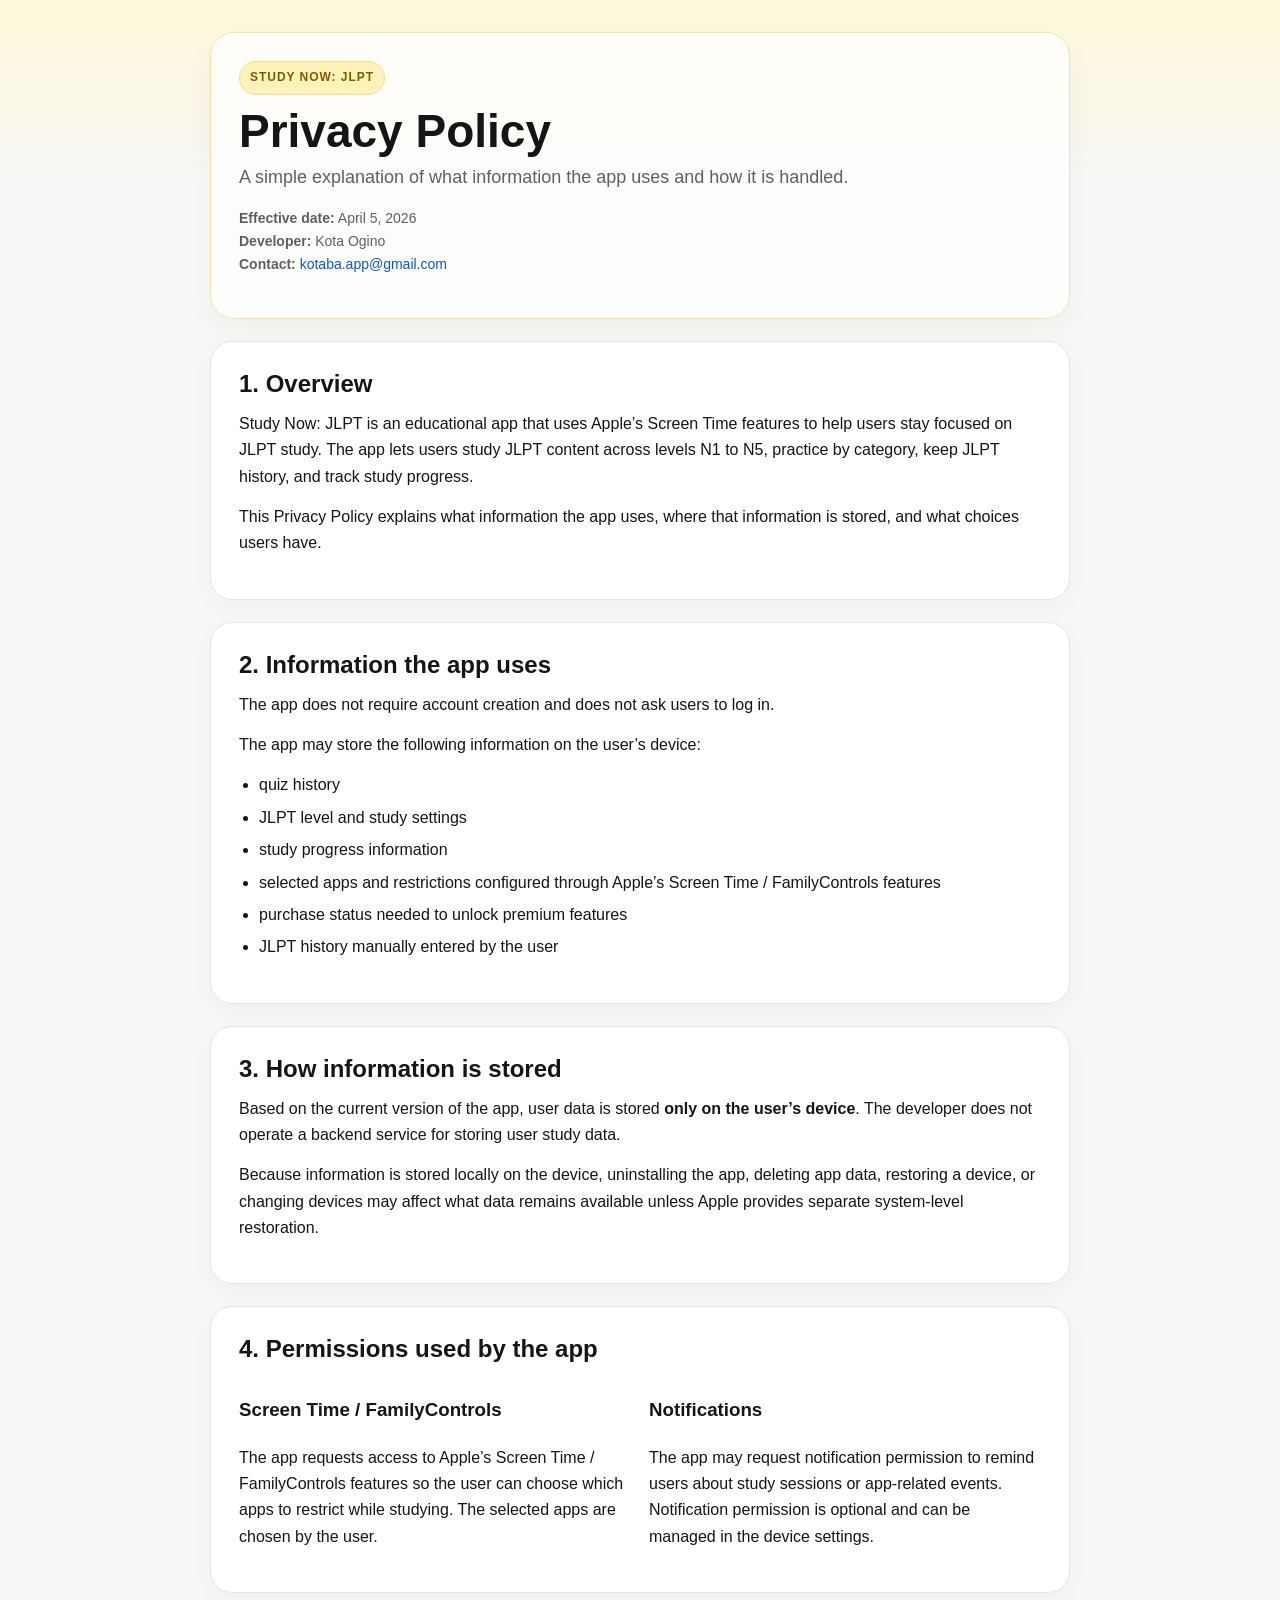
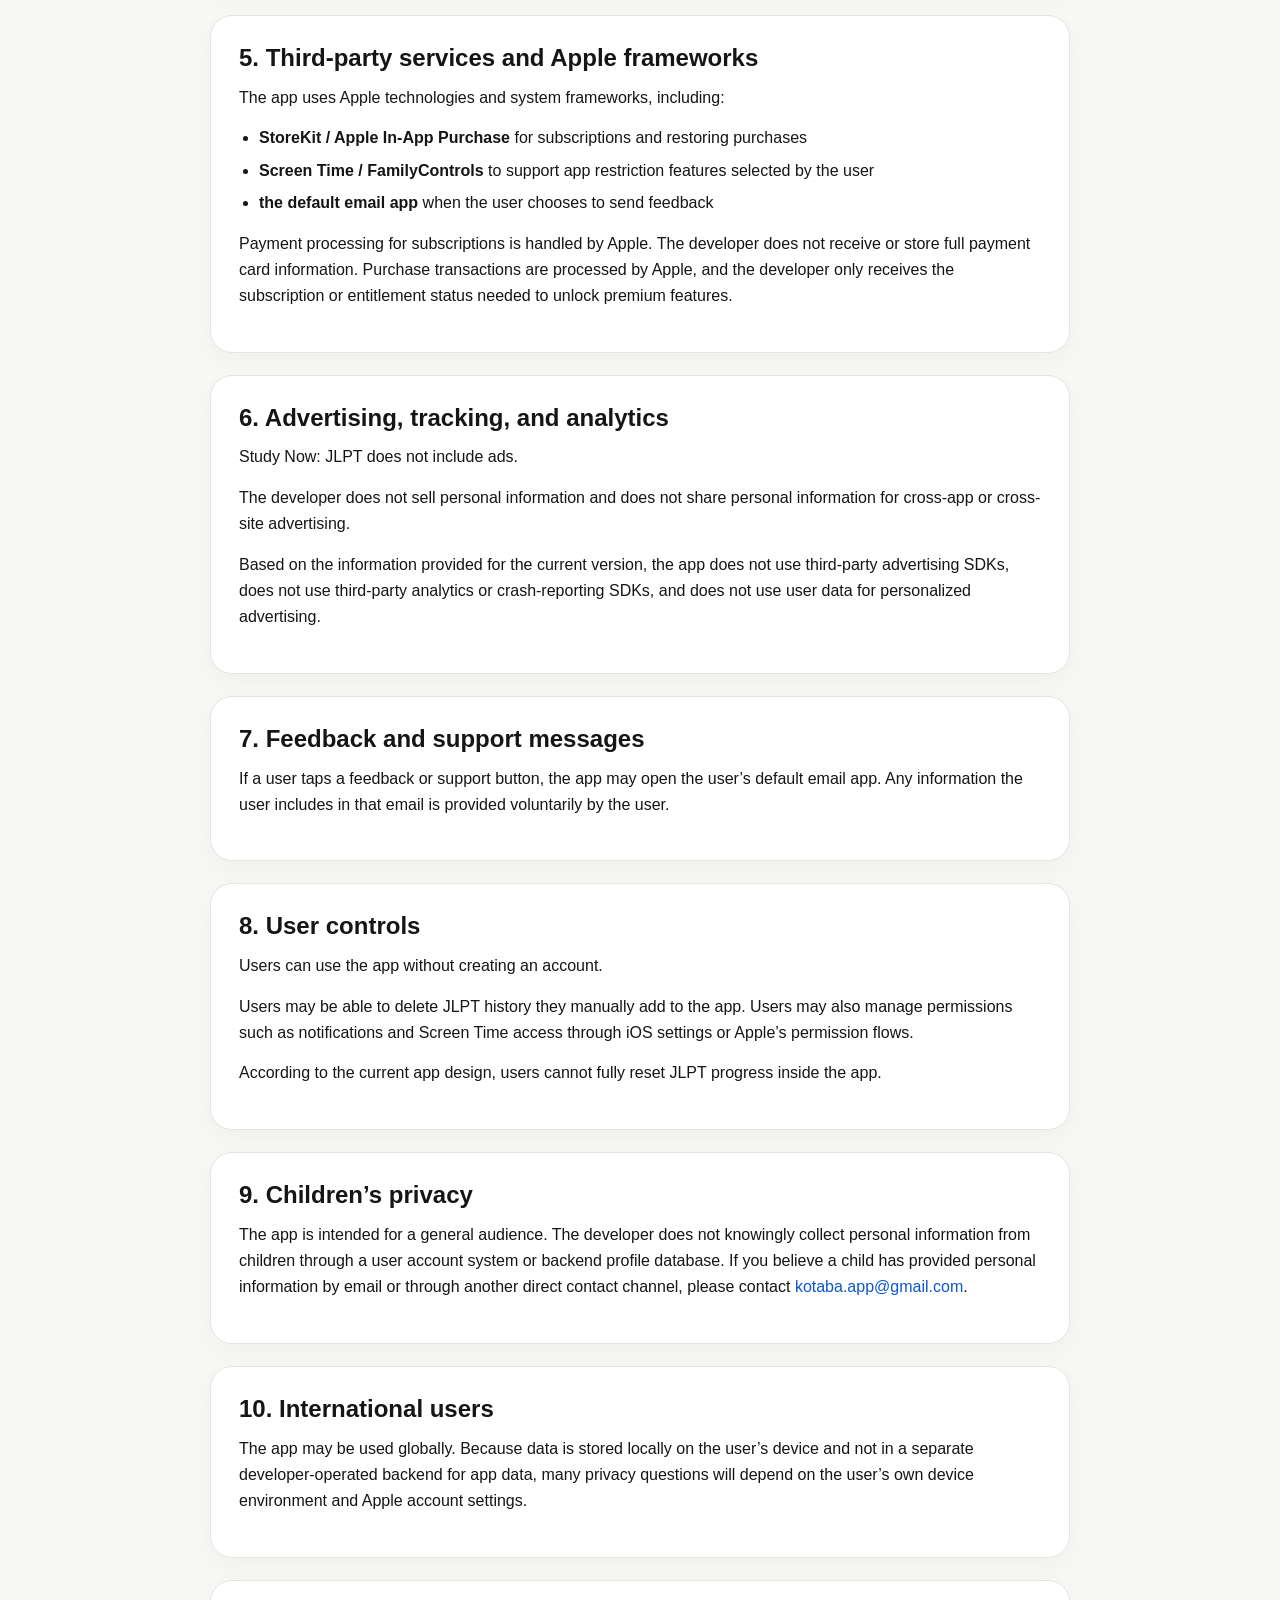
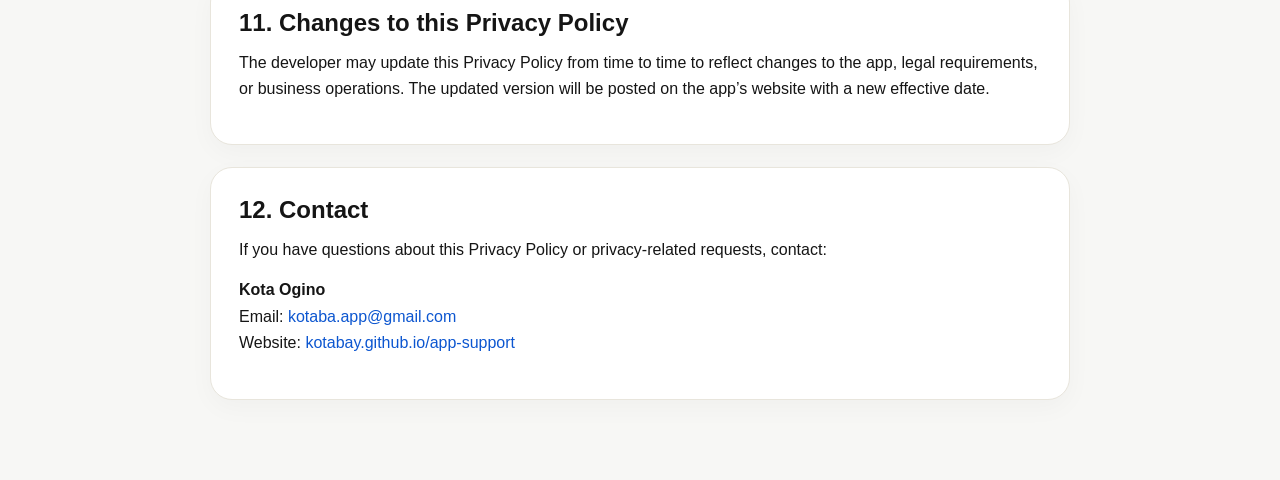
==== commit cf221b17: "Update study-now-jlpt-privacy.html" ====
--- a/study-now-jlpt-privacy.html
+++ b/study-now-jlpt-privacy.html
@@ -171,8 +171,7 @@
       <p>If you have questions about this Privacy Policy or privacy-related requests, contact:</p>
       <p><strong>Kota Ogino</strong><br>
       Email: <a href="mailto:kotaba.app@gmail.com">kotaba.app@gmail.com</a><br>
-      Website: <a href="https://kotabay.github.io">kotabay.github.io</a></p>
-      <p class="small">This policy is written in plain English for clarity. It should be reviewed and customized further if your data practices change.</p>
+      Website: <a href="https://kotabay.github.io/app-support/">kotabay.github.io/app-support</a></p>
     </section>
   </main>
 </body>
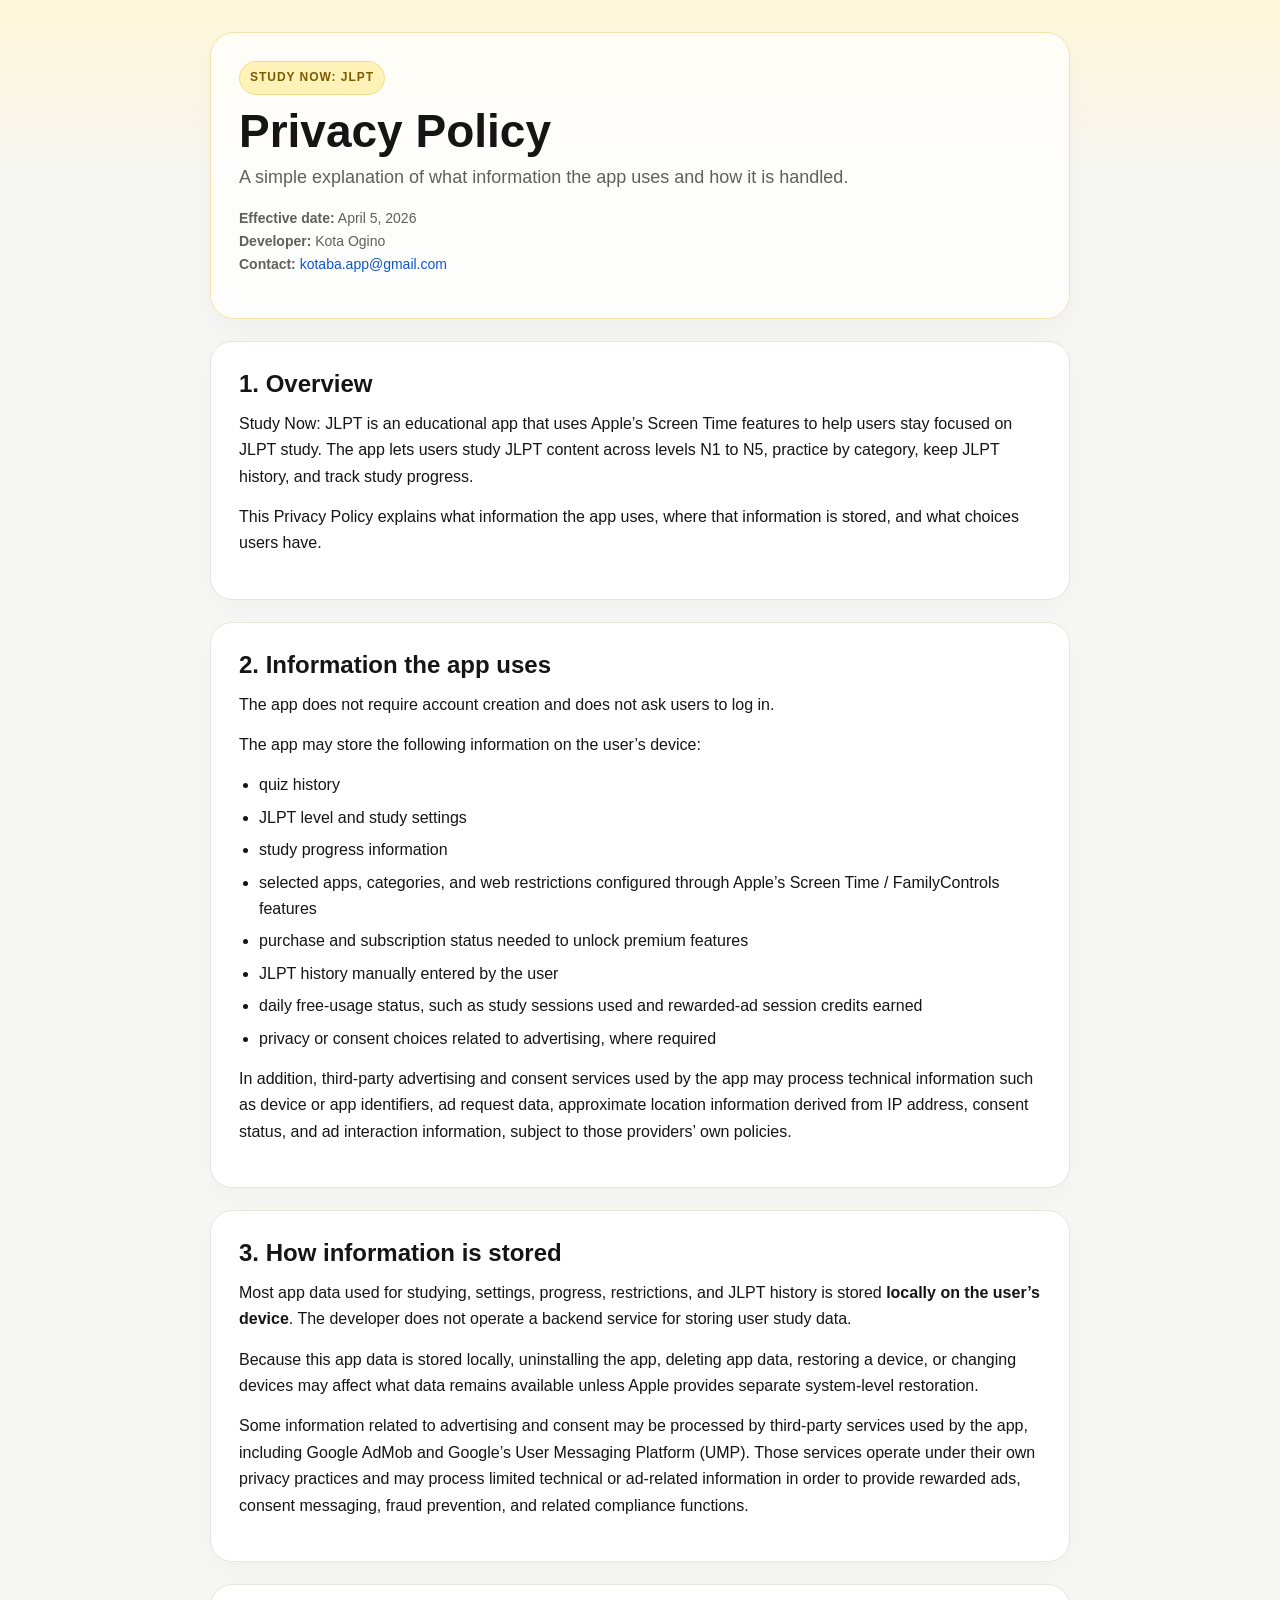
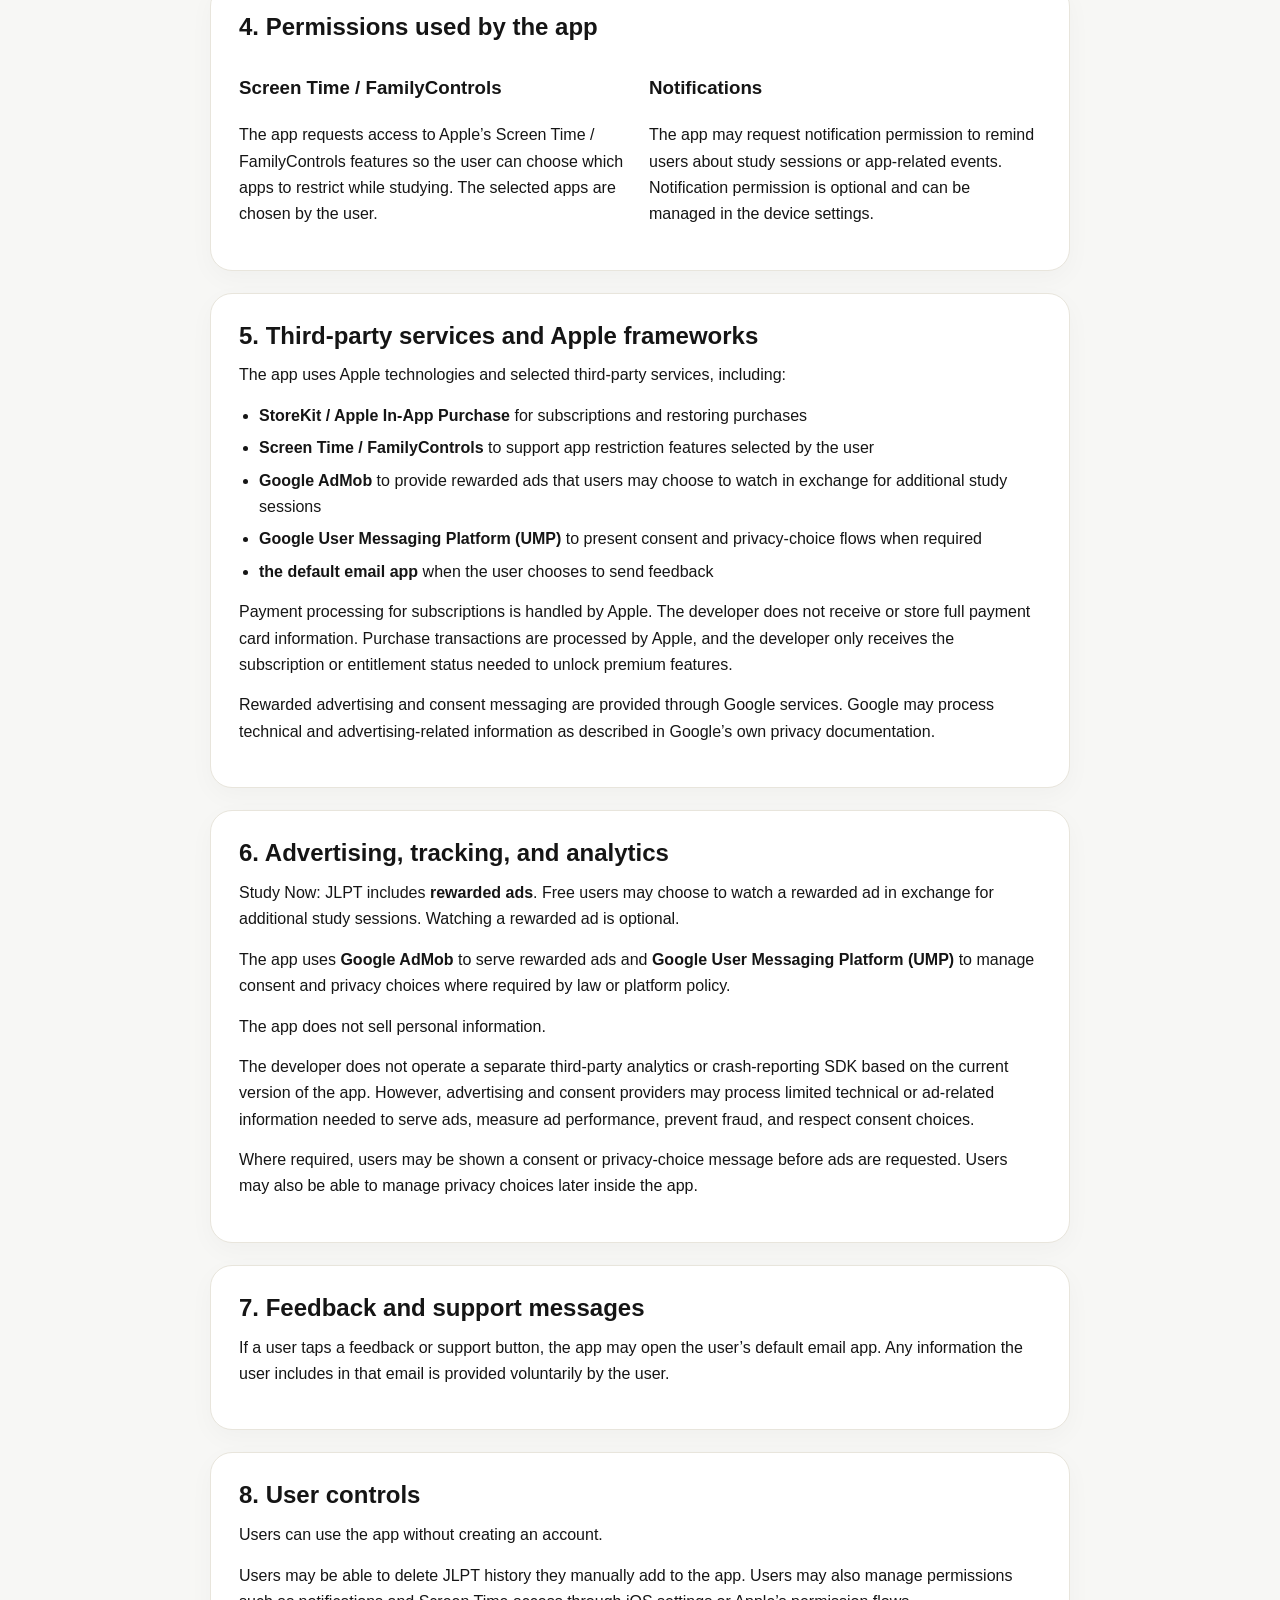
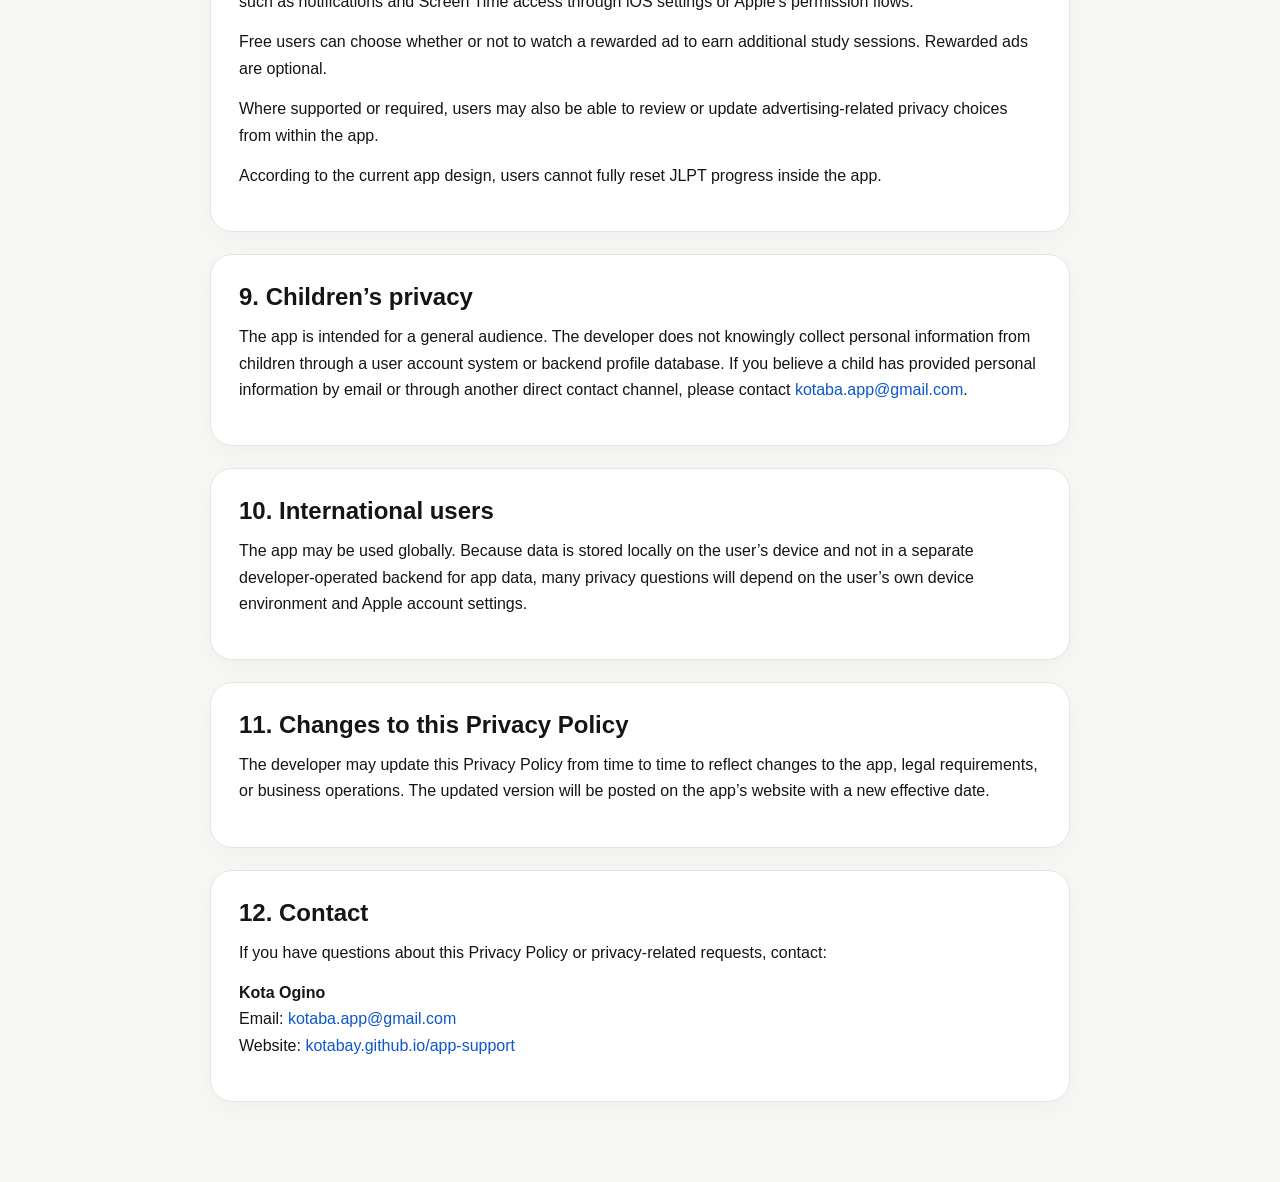
==== commit fa412090: "Update study-now-jlpt-privacy.html" ====
--- a/study-now-jlpt-privacy.html
+++ b/study-now-jlpt-privacy.html
@@ -87,25 +87,31 @@
       <p>This Privacy Policy explains what information the app uses, where that information is stored, and what choices users have.</p>
     </section>
 
-    <section class="card">
-      <h2>2. Information the app uses</h2>
-      <p>The app does not require account creation and does not ask users to log in.</p>
-      <p>The app may store the following information on the user’s device:</p>
-      <ul>
-        <li>quiz history</li>
-        <li>JLPT level and study settings</li>
-        <li>study progress information</li>
-        <li>selected apps and restrictions configured through Apple’s Screen Time / FamilyControls features</li>
-        <li>purchase status needed to unlock premium features</li>
-        <li>JLPT history manually entered by the user</li>
-      </ul>
-    </section>
+<section class="card">
+  <h2>2. Information the app uses</h2>
+  <p>The app does not require account creation and does not ask users to log in.</p>
+  <p>The app may store the following information on the user’s device:</p>
+  <ul>
+    <li>quiz history</li>
+    <li>JLPT level and study settings</li>
+    <li>study progress information</li>
+    <li>selected apps, categories, and web restrictions configured through Apple’s Screen Time / FamilyControls features</li>
+    <li>purchase and subscription status needed to unlock premium features</li>
+    <li>JLPT history manually entered by the user</li>
+    <li>daily free-usage status, such as study sessions used and rewarded-ad session credits earned</li>
+    <li>privacy or consent choices related to advertising, where required</li>
+  </ul>
+  <p>In addition, third-party advertising and consent services used by the app may process technical information such as device or app identifiers, ad request data, approximate location information derived from IP address, consent status, and ad interaction information, subject to those providers’ own policies.</p>
+</section>
 
-    <section class="card">
-      <h2>3. How information is stored</h2>
-      <p>Based on the current version of the app, user data is stored <strong>only on the user’s device</strong>. The developer does not operate a backend service for storing user study data.</p>
-      <p>Because information is stored locally on the device, uninstalling the app, deleting app data, restoring a device, or changing devices may affect what data remains available unless Apple provides separate system-level restoration.</p>
-    </section>
+
+<section class="card">
+  <h2>3. How information is stored</h2>
+  <p>Most app data used for studying, settings, progress, restrictions, and JLPT history is stored <strong>locally on the user’s device</strong>. The developer does not operate a backend service for storing user study data.</p>
+  <p>Because this app data is stored locally, uninstalling the app, deleting app data, restoring a device, or changing devices may affect what data remains available unless Apple provides separate system-level restoration.</p>
+  <p>Some information related to advertising and consent may be processed by third-party services used by the app, including Google AdMob and Google’s User Messaging Platform (UMP). Those services operate under their own privacy practices and may process limited technical or ad-related information in order to provide rewarded ads, consent messaging, fraud prevention, and related compliance functions.</p>
+</section>
+
 
     <section class="card">
       <h2>4. Permissions used by the app</h2>
@@ -121,35 +127,45 @@
       </div>
     </section>
 
-    <section class="card">
-      <h2>5. Third-party services and Apple frameworks</h2>
-      <p>The app uses Apple technologies and system frameworks, including:</p>
-      <ul>
-        <li><strong>StoreKit / Apple In-App Purchase</strong> for subscriptions and restoring purchases</li>
-        <li><strong>Screen Time / FamilyControls</strong> to support app restriction features selected by the user</li>
-        <li><strong>the default email app</strong> when the user chooses to send feedback</li>
-      </ul>
-      <p>Payment processing for subscriptions is handled by Apple. The developer does not receive or store full payment card information. Purchase transactions are processed by Apple, and the developer only receives the subscription or entitlement status needed to unlock premium features.</p>
-    </section>
+<section class="card">
+  <h2>5. Third-party services and Apple frameworks</h2>
+  <p>The app uses Apple technologies and selected third-party services, including:</p>
+  <ul>
+    <li><strong>StoreKit / Apple In-App Purchase</strong> for subscriptions and restoring purchases</li>
+    <li><strong>Screen Time / FamilyControls</strong> to support app restriction features selected by the user</li>
+    <li><strong>Google AdMob</strong> to provide rewarded ads that users may choose to watch in exchange for additional study sessions</li>
+    <li><strong>Google User Messaging Platform (UMP)</strong> to present consent and privacy-choice flows when required</li>
+    <li><strong>the default email app</strong> when the user chooses to send feedback</li>
+  </ul>
+  <p>Payment processing for subscriptions is handled by Apple. The developer does not receive or store full payment card information. Purchase transactions are processed by Apple, and the developer only receives the subscription or entitlement status needed to unlock premium features.</p>
+  <p>Rewarded advertising and consent messaging are provided through Google services. Google may process technical and advertising-related information as described in Google’s own privacy documentation.</p>
+</section>
 
-    <section class="card">
-      <h2>6. Advertising, tracking, and analytics</h2>
-      <p>Study Now: JLPT does not include ads.</p>
-      <p>The developer does not sell personal information and does not share personal information for cross-app or cross-site advertising.</p>
-      <p>Based on the information provided for the current version, the app does not use third-party advertising SDKs, does not use third-party analytics or crash-reporting SDKs, and does not use user data for personalized advertising.</p>
-    </section>
+
+<section class="card">
+  <h2>6. Advertising, tracking, and analytics</h2>
+  <p>Study Now: JLPT includes <strong>rewarded ads</strong>. Free users may choose to watch a rewarded ad in exchange for additional study sessions. Watching a rewarded ad is optional.</p>
+  <p>The app uses <strong>Google AdMob</strong> to serve rewarded ads and <strong>Google User Messaging Platform (UMP)</strong> to manage consent and privacy choices where required by law or platform policy.</p>
+  <p>The app does not sell personal information.</p>
+  <p>The developer does not operate a separate third-party analytics or crash-reporting SDK based on the current version of the app. However, advertising and consent providers may process limited technical or ad-related information needed to serve ads, measure ad performance, prevent fraud, and respect consent choices.</p>
+  <p>Where required, users may be shown a consent or privacy-choice message before ads are requested. Users may also be able to manage privacy choices later inside the app.</p>
+</section>
+
 
     <section class="card">
       <h2>7. Feedback and support messages</h2>
       <p>If a user taps a feedback or support button, the app may open the user’s default email app. Any information the user includes in that email is provided voluntarily by the user.</p>
     </section>
 
-    <section class="card">
-      <h2>8. User controls</h2>
-      <p>Users can use the app without creating an account.</p>
-      <p>Users may be able to delete JLPT history they manually add to the app. Users may also manage permissions such as notifications and Screen Time access through iOS settings or Apple’s permission flows.</p>
-      <p>According to the current app design, users cannot fully reset JLPT progress inside the app.</p>
-    </section>
+<section class="card">
+  <h2>8. User controls</h2>
+  <p>Users can use the app without creating an account.</p>
+  <p>Users may be able to delete JLPT history they manually add to the app. Users may also manage permissions such as notifications and Screen Time access through iOS settings or Apple’s permission flows.</p>
+  <p>Free users can choose whether or not to watch a rewarded ad to earn additional study sessions. Rewarded ads are optional.</p>
+  <p>Where supported or required, users may also be able to review or update advertising-related privacy choices from within the app.</p>
+  <p>According to the current app design, users cannot fully reset JLPT progress inside the app.</p>
+</section>
+
 
     <section class="card">
       <h2>9. Children’s privacy</h2>
